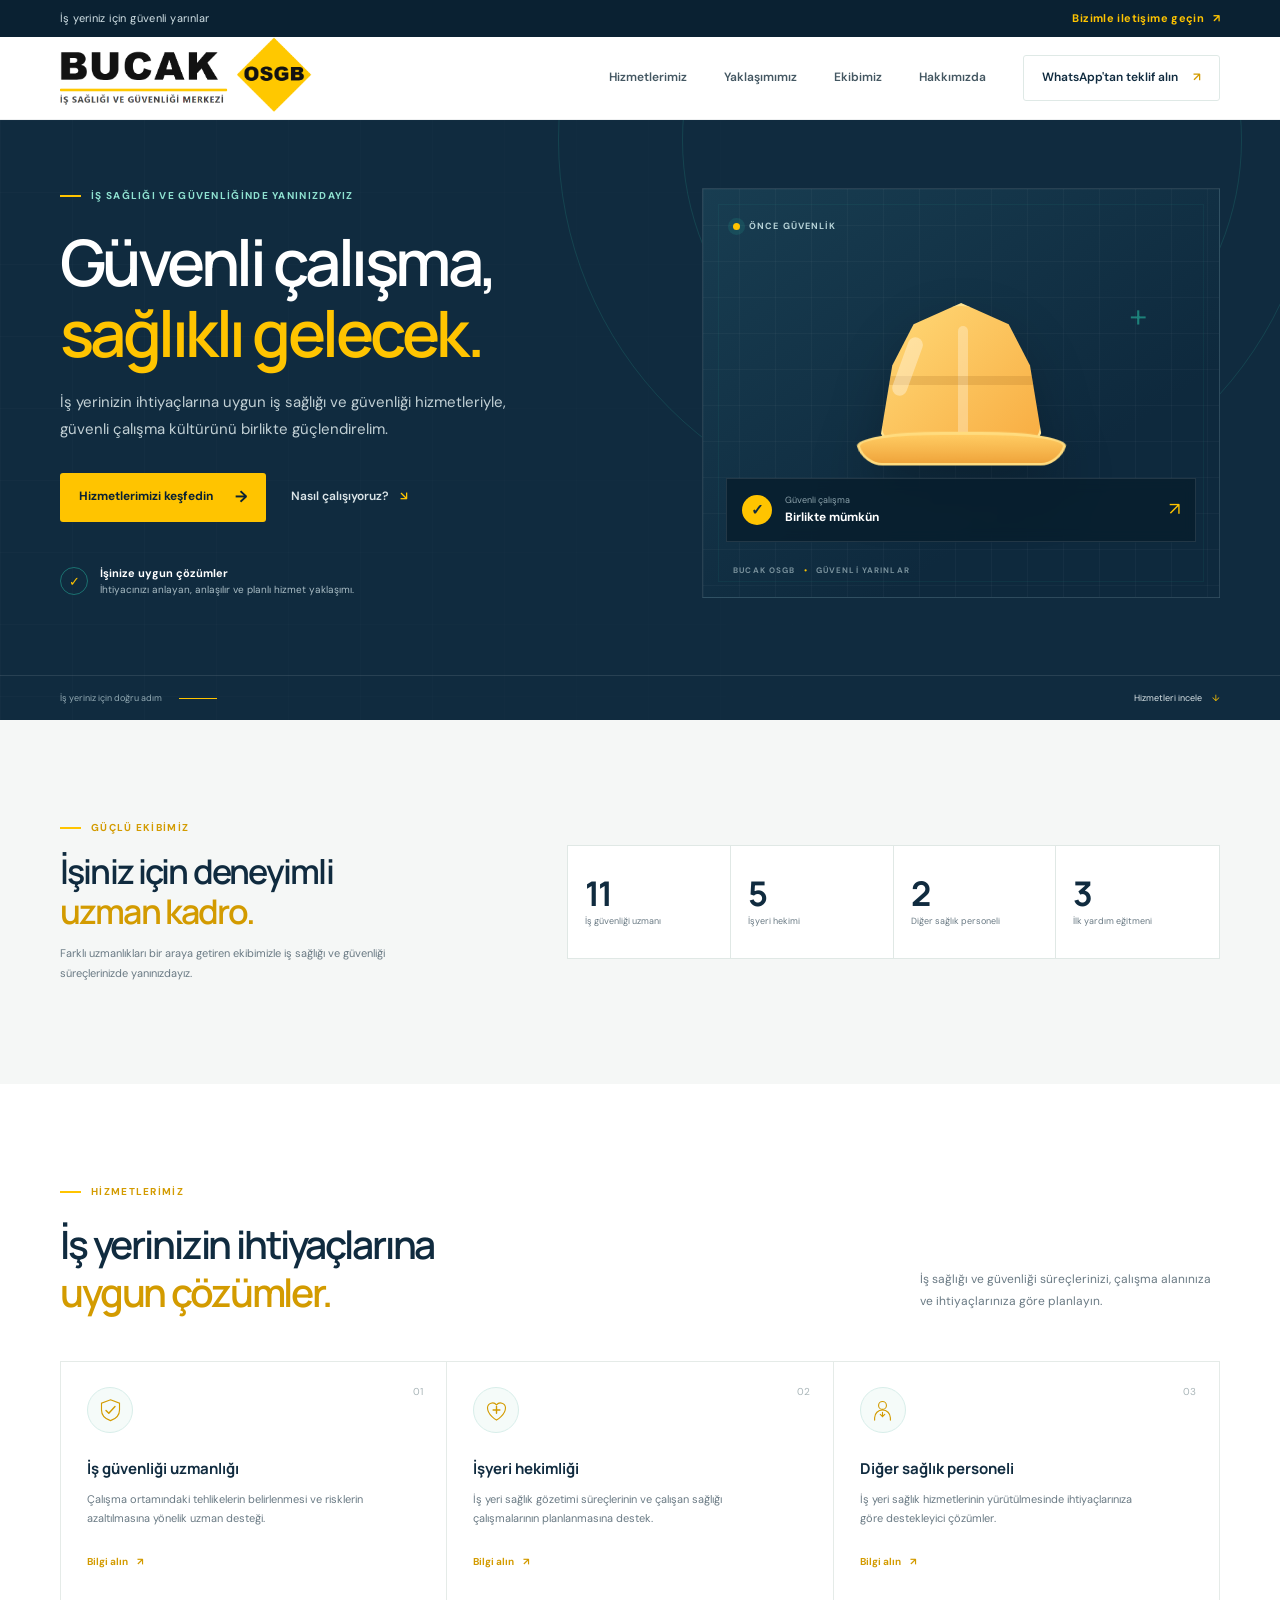
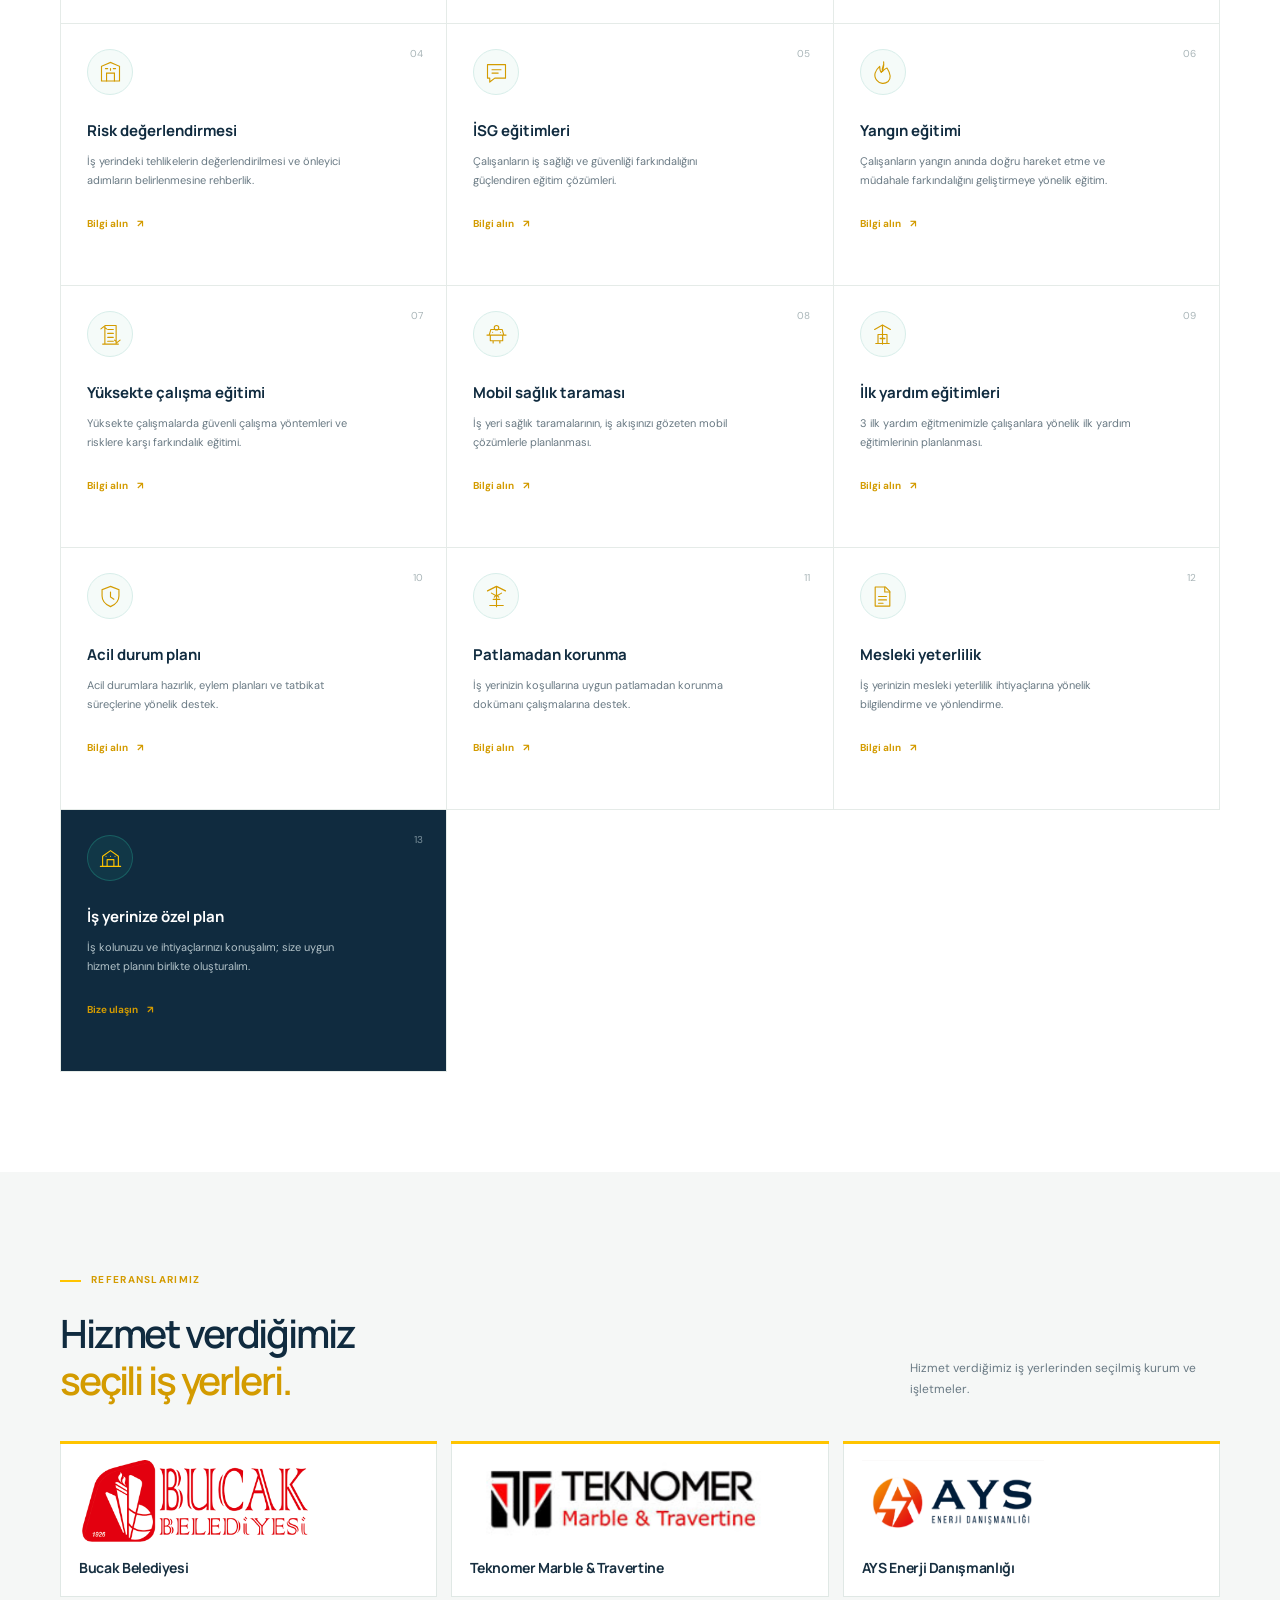
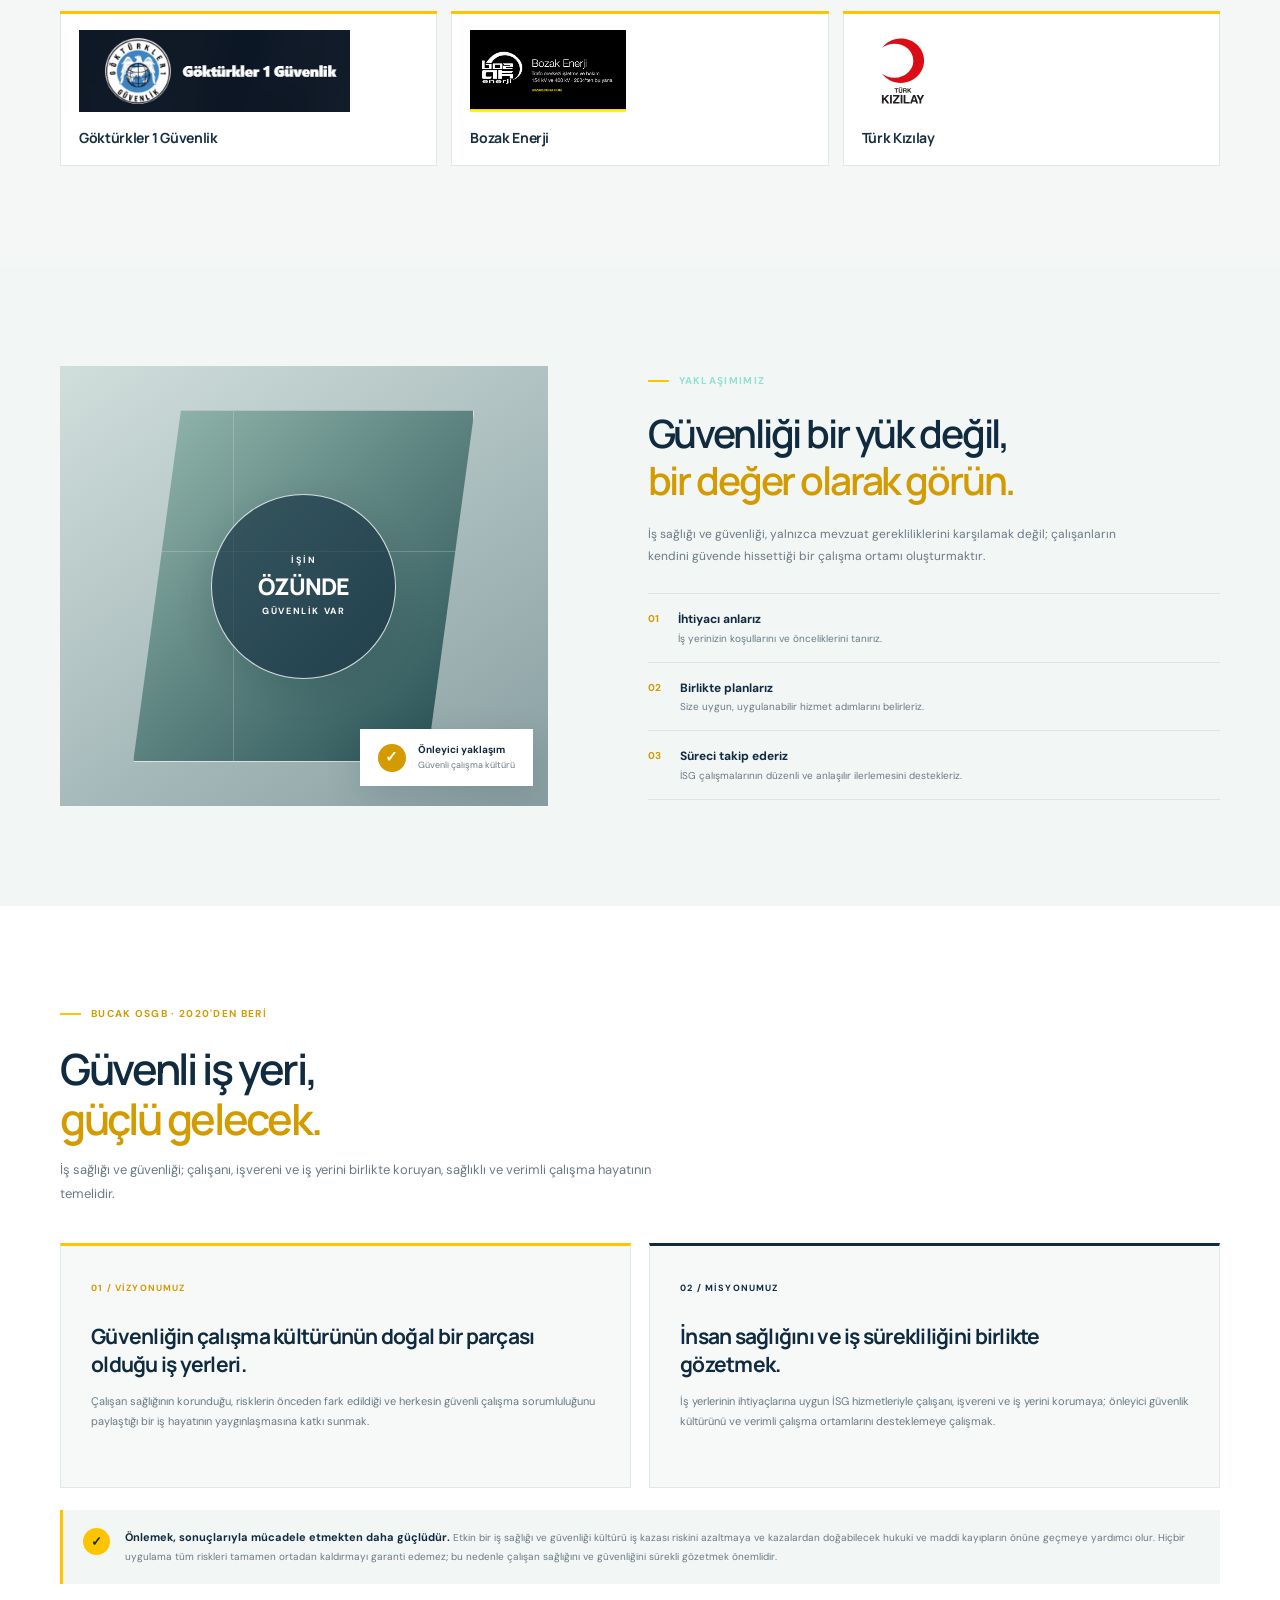
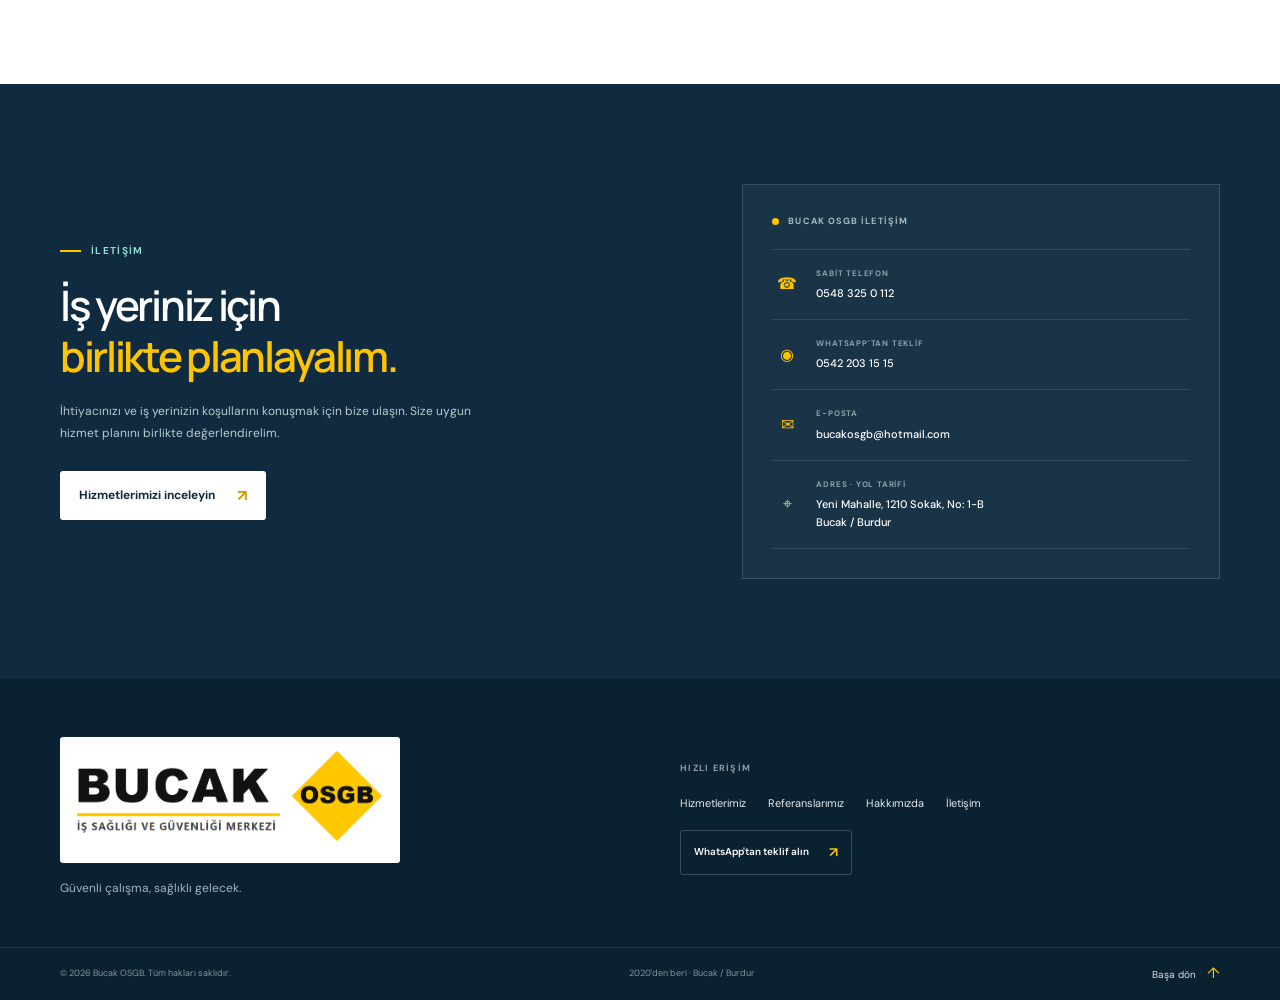
==== index.html @ 7976e875 "Add Bucak OSGB website" ====
<!doctype html>
<html lang="tr">
  <head>
    <meta charset="utf-8">
    <meta name="viewport" content="width=device-width, initial-scale=1">
    <meta name="theme-color" content="#102b3f">
    <meta name="description" content="Bucak OSGB ile iş sağlığı ve güvenliği hizmetleri, işyeri hekimliği, risk değerlendirmesi ve eğitim çözümleri.">
    <title>Bucak OSGB | İş Sağlığı ve Güvenliği</title>
    <link rel="preconnect" href="https://fonts.googleapis.com">
    <link rel="preconnect" href="https://fonts.gstatic.com" crossorigin>
    <link href="https://fonts.googleapis.com/css2?family=DM+Sans:wght@400;500;600;700&family=Manrope:wght@400;500;600;700;800&display=swap" rel="stylesheet">
    <link rel="stylesheet" href="styles.css">
    <script src="script.js" defer></script>
  </head>
  <body>
    <a class="skip-link" href="#icerik">İçeriğe geç</a>
    <div class="topbar">
      <div class="container topbar-inner">
        <span>İş yeriniz için güvenli yarınlar</span>
        <a href="#iletisim">Bizimle iletişime geçin <span aria-hidden="true">↗</span></a>
      </div>
    </div>

    <header class="site-header">
      <div class="container header-inner">
        <a class="brand" href="#anasayfa" aria-label="Bucak OSGB ana sayfa">
          <img class="brand-logo" src="bucak-osgb-logo.png" alt="Bucak OSGB - İş Sağlığı ve Güvenliği Merkezi">
        </a>

        <button class="menu-toggle" type="button" aria-expanded="false" aria-controls="main-nav" aria-label="Menüyü aç">
          <span></span><span></span><span></span>
        </button>
        <nav class="main-nav" id="main-nav" aria-label="Ana menü">
          <a href="#hizmetler">Hizmetlerimiz</a>
          <a href="#yaklasim">Yaklaşımımız</a>
          <a href="#ekibimiz">Ekibimiz</a>
          <a href="#hakkimizda">Hakkımızda</a>
          <a class="nav-cta" href="https://wa.me/905422031515?text=Merhaba%2C%20OSGB%20hizmetleriniz%20i%C3%A7in%20teklif%20almak%20istiyorum." target="_blank" rel="noopener noreferrer">WhatsApp'tan teklif alın <span aria-hidden="true">↗</span></a>
        </nav>
      </div>
    </header>

    <main id="icerik">
      <section class="hero" id="anasayfa">
        <div class="hero-orb hero-orb-one"></div>
        <div class="hero-orb hero-orb-two"></div>
        <div class="container hero-grid">
          <div class="hero-copy">
            <p class="eyebrow"><span></span> İŞ SAĞLIĞI VE GÜVENLİĞİNDE YANINIZDAYIZ</p>
            <h1>Güvenli çalışma,<br><em>sağlıklı gelecek.</em></h1>
            <p class="hero-description">İş yerinizin ihtiyaçlarına uygun iş sağlığı ve güvenliği hizmetleriyle, güvenli çalışma kültürünü birlikte güçlendirelim.</p>
            <div class="hero-actions">
              <a class="button button-primary" href="#hizmetler">Hizmetlerimizi keşfedin <span aria-hidden="true">→</span></a>
              <a class="text-link" href="#yaklasim">Nasıl çalışıyoruz? <span aria-hidden="true">↘</span></a>
            </div>
            <div class="hero-note">
              <span class="note-icon" aria-hidden="true">✓</span>
              <p><strong>İşinize uygun çözümler</strong><br>İhtiyacınızı anlayan, anlaşılır ve planlı hizmet yaklaşımı.</p>
            </div>
          </div>

          <div class="hero-visual" aria-label="İş güvenliği ekipmanları illüstrasyonu" role="img">
            <div class="visual-grid"></div>
            <div class="visual-label label-top"><span class="pulse"></span> ÖNCE GÜVENLİK</div>
            <div class="helmet-art">
              <div class="helmet-top"></div>
              <div class="helmet-brim"></div>
              <div class="helmet-shine"></div>
            </div>
            <div class="visual-cross">+</div>
            <div class="visual-card">
              <div class="visual-card-icon">✓</div>
              <div><small>Güvenli çalışma</small><strong>Birlikte mümkün</strong></div>
              <span class="card-arrow">↗</span>
            </div>
            <div class="visual-caption">BUCAK OSGB <span>•</span> GÜVENLİ YARINLAR</div>
          </div>
        </div>
        <div class="hero-bottom">
          <div class="container hero-bottom-inner">
            <span>İş yeriniz için doğru adım</span>
            <span class="scroll-line"></span>
            <a href="#hizmetler">Hizmetleri incele <span aria-hidden="true">↓</span></a>
          </div>
        </div>
      </section>

      <section class="team section-pad" id="ekibimiz">
        <div class="container">
          <div class="team-heading">
            <p class="eyebrow eyebrow-dark"><span></span> GÜÇLÜ EKİBİMİZ</p>
            <h2>İşiniz için deneyimli<br><em>uzman kadro.</em></h2>
            <p>Farklı uzmanlıkları bir araya getiren ekibimizle iş sağlığı ve güvenliği süreçlerinizde yanınızdayız.</p>
          </div>
          <div class="team-stats">
            <div class="team-stat"><strong>11</strong><span>İş güvenliği uzmanı</span></div>
            <div class="team-stat"><strong>5</strong><span>İşyeri hekimi</span></div>
            <div class="team-stat"><strong>2</strong><span>Diğer sağlık personeli</span></div>
            <div class="team-stat"><strong>3</strong><span>İlk yardım eğitmeni</span></div>
          </div>
        </div>
      </section>

      <section class="services section-pad" id="hizmetler">
        <div class="container">
          <div class="section-heading">
            <div>
              <p class="eyebrow eyebrow-dark"><span></span> HİZMETLERİMİZ</p>
              <h2>İş yerinizin ihtiyaçlarına<br><em>uygun çözümler.</em></h2>
            </div>
            <p>İş sağlığı ve güvenliği süreçlerinizi, çalışma alanınıza ve ihtiyaçlarınıza göre planlayın.</p>
          </div>
          <div class="service-grid">
            <article class="service-card">
              <span class="service-number">01</span>
              <span class="service-icon" aria-hidden="true">
                <svg viewBox="0 0 48 48" fill="none"><path d="M24 5 40 11v12c0 9.5-6.4 15.7-16 19-9.6-3.3-16-9.5-16-19V11l16-6Z" stroke="currentColor" stroke-width="2"/><path d="m16 24 5 5 11-12" stroke="currentColor" stroke-width="2.5" stroke-linecap="round" stroke-linejoin="round"/></svg>
              </span>
              <h3>İş güvenliği uzmanlığı</h3>
              <p>Çalışma ortamındaki tehlikelerin belirlenmesi ve risklerin azaltılmasına yönelik uzman desteği.</p>
              <a href="#iletisim" aria-label="İş güvenliği uzmanlığı hakkında bilgi alın">Bilgi alın <span aria-hidden="true">↗</span></a>
            </article>
            <article class="service-card">
              <span class="service-number">02</span>
              <span class="service-icon" aria-hidden="true">
                <svg viewBox="0 0 48 48" fill="none"><path d="M24 41s-16-9-16-22a9 9 0 0 1 16-5 9 9 0 0 1 16 5c0 13-16 22-16 22Z" stroke="currentColor" stroke-width="2"/><path d="M24 17v12M18 23h12" stroke="currentColor" stroke-width="2.5" stroke-linecap="round"/></svg>
              </span>
              <h3>İşyeri hekimliği</h3>
              <p>İş yeri sağlık gözetimi süreçlerinin ve çalışan sağlığı çalışmalarının planlanmasına destek.</p>
              <a href="#iletisim" aria-label="İşyeri hekimliği hakkında bilgi alın">Bilgi alın <span aria-hidden="true">↗</span></a>
            </article>
            <article class="service-card">
              <span class="service-number">03</span>
              <span class="service-icon" aria-hidden="true">
                <svg viewBox="0 0 48 48" fill="none"><circle cx="24" cy="15" r="7" stroke="currentColor" stroke-width="2"/><path d="M10 41v-4a14 14 0 0 1 28 0v4M24 27v8M20 31l4 4 4-4" stroke="currentColor" stroke-width="2" stroke-linecap="round" stroke-linejoin="round"/></svg>
              </span>
              <h3>Diğer sağlık personeli</h3>
              <p>İş yeri sağlık hizmetlerinin yürütülmesinde ihtiyaçlarınıza göre destekleyici çözümler.</p>
              <a href="#iletisim" aria-label="Diğer sağlık personeli hizmeti hakkında bilgi alın">Bilgi alın <span aria-hidden="true">↗</span></a>
            </article>
            <article class="service-card">
              <span class="service-number">04</span>
              <span class="service-icon" aria-hidden="true">
                <svg viewBox="0 0 48 48" fill="none"><path d="M8 39V13l16-7 16 7v26H8Z" stroke="currentColor" stroke-width="2"/><path d="M17 39V25h14v14M15 17h4M29 17h4M24 17v3" stroke="currentColor" stroke-width="2" stroke-linecap="round"/></svg>
              </span>
              <h3>Risk değerlendirmesi</h3>
              <p>İş yerindeki tehlikelerin değerlendirilmesi ve önleyici adımların belirlenmesine rehberlik.</p>
              <a href="#iletisim" aria-label="Risk değerlendirmesi hakkında bilgi alın">Bilgi alın <span aria-hidden="true">↗</span></a>
            </article>
            <article class="service-card">
              <span class="service-number">05</span>
              <span class="service-icon" aria-hidden="true">
                <svg viewBox="0 0 48 48" fill="none"><path d="M8 10h32v24H21l-9 7v-7H8V10Z" stroke="currentColor" stroke-width="2" stroke-linejoin="round"/><path d="M16 19h16M16 25h11" stroke="currentColor" stroke-width="2" stroke-linecap="round"/></svg>
              </span>
              <h3>İSG eğitimleri</h3>
              <p>Çalışanların iş sağlığı ve güvenliği farkındalığını güçlendiren eğitim çözümleri.</p>
              <a href="#iletisim" aria-label="İSG eğitimleri hakkında bilgi alın">Bilgi alın <span aria-hidden="true">↗</span></a>
            </article>
            <article class="service-card">
              <span class="service-number">06</span>
              <span class="service-icon" aria-hidden="true">
                <svg viewBox="0 0 48 48" fill="none"><path d="M26 5c2 8-5 10-2 17 2-3 5-5 8-6 7 11 8 18 2 24a14 14 0 0 1-20-2c-7-8-3-18 5-25 0 6 1 9 3 11 3-5 5-10 4-19Z" stroke="currentColor" stroke-width="2" stroke-linecap="round" stroke-linejoin="round"/></svg>
              </span>
              <h3>Yangın eğitimi</h3>
              <p>Çalışanların yangın anında doğru hareket etme ve müdahale farkındalığını geliştirmeye yönelik eğitim.</p>
              <a href="#iletisim" aria-label="Yangın eğitimi hakkında bilgi alın">Bilgi alın <span aria-hidden="true">↗</span></a>
            </article>
            <article class="service-card">
              <span class="service-number">07</span>
              <span class="service-icon" aria-hidden="true">
                <svg viewBox="0 0 48 48" fill="none"><path d="M10 41h28M14 41V8h20v33M19 15h10M19 22h10M19 29h10M19 36h10M7 14l5-4 5 4M31 34l5 4 5-4" stroke="currentColor" stroke-width="2" stroke-linecap="round" stroke-linejoin="round"/></svg>
              </span>
              <h3>Yüksekte çalışma eğitimi</h3>
              <p>Yüksekte çalışmalarda güvenli çalışma yöntemleri ve risklere karşı farkındalık eğitimi.</p>
              <a href="#iletisim" aria-label="Yüksekte çalışma eğitimi hakkında bilgi alın">Bilgi alın <span aria-hidden="true">↗</span></a>
            </article>
            <article class="service-card">
              <span class="service-number">08</span>
              <span class="service-icon" aria-hidden="true">
                <svg viewBox="0 0 48 48" fill="none"><path d="M7 25h34M11 25l3-10h20l3 10M13 25v10h22V25M18 35v4m12-4v4M17 20h.1M31 20h.1" stroke="currentColor" stroke-width="2" stroke-linecap="round" stroke-linejoin="round"/><circle cx="24" cy="12" r="4" stroke="currentColor" stroke-width="2"/></svg>
              </span>
              <h3>Mobil sağlık taraması</h3>
              <p>İş yeri sağlık taramalarının, iş akışınızı gözeten mobil çözümlerle planlanması.</p>
              <a href="#iletisim" aria-label="Mobil sağlık taraması hakkında bilgi alın">Bilgi alın <span aria-hidden="true">↗</span></a>
            </article>
            <article class="service-card">
              <span class="service-number">09</span>
              <span class="service-icon" aria-hidden="true">
                <svg viewBox="0 0 48 48" fill="none"><path d="M24 7v34M10 15l14-8 14 8M12 40h24M16 40V24h16v16" stroke="currentColor" stroke-width="2" stroke-linecap="round" stroke-linejoin="round"/><path d="M20 31h8" stroke="currentColor" stroke-width="2.5" stroke-linecap="round"/></svg>
              </span>
              <h3>İlk yardım eğitimleri</h3>
              <p>3 ilk yardım eğitmenimizle çalışanlara yönelik ilk yardım eğitimlerinin planlanması.</p>
              <a href="#iletisim" aria-label="İlk yardım eğitimleri hakkında bilgi alın">Bilgi alın <span aria-hidden="true">↗</span></a>
            </article>
            <article class="service-card">
              <span class="service-number">10</span>
              <span class="service-icon" aria-hidden="true">
                <svg viewBox="0 0 48 48" fill="none"><path d="M24 6 39 12v11c0 9-5.8 15-15 19C14.8 38 9 32 9 23V12l15-6Z" stroke="currentColor" stroke-width="2"/><path d="M24 16v9l6 4" stroke="currentColor" stroke-width="2" stroke-linecap="round"/></svg>
              </span>
              <h3>Acil durum planı</h3>
              <p>Acil durumlara hazırlık, eylem planları ve tatbikat süreçlerine yönelik destek.</p>
              <a href="#iletisim" aria-label="Acil durum planı hakkında bilgi alın">Bilgi alın <span aria-hidden="true">↗</span></a>
            </article>
            <article class="service-card">
              <span class="service-number">11</span>
              <span class="service-icon" aria-hidden="true">
                <svg viewBox="0 0 48 48" fill="none"><path d="M24 6v36M8 14l16-8 16 8M12 40h24M15 18l9 5 9-5M18 29h12" stroke="currentColor" stroke-width="2" stroke-linecap="round" stroke-linejoin="round"/><path d="m20 25 4-4 4 4" stroke="currentColor" stroke-width="2" stroke-linecap="round" stroke-linejoin="round"/></svg>
              </span>
              <h3>Patlamadan korunma</h3>
              <p>İş yerinizin koşullarına uygun patlamadan korunma dokümanı çalışmalarına destek.</p>
              <a href="#iletisim" aria-label="Patlamadan korunma hizmeti hakkında bilgi alın">Bilgi alın <span aria-hidden="true">↗</span></a>
            </article>
            <article class="service-card">
              <span class="service-number">12</span>
              <span class="service-icon" aria-hidden="true">
                <svg viewBox="0 0 48 48" fill="none"><path d="M11 7h18l8 8v26H11V7Z" stroke="currentColor" stroke-width="2" stroke-linejoin="round"/><path d="M28 7v9h9M17 24h14M17 30h14M17 36h8" stroke="currentColor" stroke-width="2" stroke-linecap="round"/></svg>
              </span>
              <h3>Mesleki yeterlilik</h3>
              <p>İş yerinizin mesleki yeterlilik ihtiyaçlarına yönelik bilgilendirme ve yönlendirme.</p>
              <a href="#iletisim" aria-label="Mesleki yeterlilik hakkında bilgi alın">Bilgi alın <span aria-hidden="true">↗</span></a>
            </article>
            <article class="service-card service-card-dark">
              <span class="service-number">13</span>
              <span class="service-icon" aria-hidden="true">
                <svg viewBox="0 0 48 48" fill="none"><path d="M6 38h36M10 38V20l14-10 14 10v18M18 38V26h12v12M16 20h.1M24 20h.1M32 20h.1" stroke="currentColor" stroke-width="2" stroke-linecap="round" stroke-linejoin="round"/></svg>
              </span>
              <h3>İş yerinize özel plan</h3>
              <p>İş kolunuzu ve ihtiyaçlarınızı konuşalım; size uygun hizmet planını birlikte oluşturalım.</p>
              <a href="#iletisim">Bize ulaşın <span aria-hidden="true">↗</span></a>
            </article>
          </div>
        </div>
      </section>

      <section class="references section-pad" id="referanslar" aria-labelledby="references-title">
        <div class="container">
          <div class="references-heading">
            <div>
              <p class="eyebrow eyebrow-dark"><span></span> REFERANSLARIMIZ</p>
              <h2 id="references-title">Hizmet verdiğimiz<br><em>seçili iş yerleri.</em></h2>
            </div>
            <p>Hizmet verdiğimiz iş yerlerinden seçilmiş kurum ve işletmeler.</p>
          </div>
          <ul class="references-list" aria-label="Hizmet verilen seçili iş yerleri">
            <li class="reference-logo-card"><img class="reference-logo" src="reference-bucak-belediyesi.png" alt=""><strong>Bucak Belediyesi</strong></li>
            <li class="reference-logo-card"><img class="reference-logo" src="reference-teknomer.png" alt=""><strong>Teknomer Marble &amp; Travertine</strong></li>
            <li class="reference-logo-card"><img class="reference-logo" src="reference-ays.png" alt=""><strong>AYS Enerji Danışmanlığı</strong></li>
            <li class="reference-logo-card"><img class="reference-logo" src="reference-gokturkler.png" alt=""><strong>Göktürkler 1 Güvenlik</strong></li>
            <li class="reference-logo-card"><img class="reference-logo" src="reference-bozak-enerji.png" alt=""><strong>Bozak Enerji</strong></li>
            <li class="reference-logo-card"><img class="reference-logo" src="turk-kizilay-logo.svg" alt=""><strong>Türk Kızılay</strong></li>
          </ul>
        </div>
      </section>

      <section class="approach section-pad" id="yaklasim">
        <div class="container approach-grid">
          <div class="approach-visual">
            <div class="approach-block"></div>
            <div class="approach-stamp"><span>İŞİN</span><strong>ÖZÜNDE</strong><span>GÜVENLİK VAR</span></div>
            <div class="approach-mini-card"><span>✓</span><div><strong>Önleyici yaklaşım</strong><small>Güvenli çalışma kültürü</small></div></div>
          </div>
          <div class="approach-copy">
            <p class="eyebrow"><span></span> YAKLAŞIMIMIZ</p>
            <h2>Güvenliği bir yük değil,<br><em>bir değer olarak görün.</em></h2>
            <p class="approach-intro">İş sağlığı ve güvenliği, yalnızca mevzuat gerekliliklerini karşılamak değil; çalışanların kendini güvende hissettiği bir çalışma ortamı oluşturmaktır.</p>
            <div class="approach-points">
              <div><span>01</span><p><strong>İhtiyacı anlarız</strong><br>İş yerinizin koşullarını ve önceliklerini tanırız.</p></div>
              <div><span>02</span><p><strong>Birlikte planlarız</strong><br>Size uygun, uygulanabilir hizmet adımlarını belirleriz.</p></div>
              <div><span>03</span><p><strong>Süreci takip ederiz</strong><br>İSG çalışmalarının düzenli ve anlaşılır ilerlemesini destekleriz.</p></div>
            </div>
          </div>
        </div>
      </section>

      <section class="about section-pad" id="hakkimizda">
        <div class="container">
          <div class="about-heading">
            <p class="eyebrow eyebrow-dark"><span></span> BUCAK OSGB · 2020'DEN BERİ</p>
            <h2>Güvenli iş yeri,<br><em>güçlü gelecek.</em></h2>
            <p>İş sağlığı ve güvenliği; çalışanı, işvereni ve iş yerini birlikte koruyan, sağlıklı ve verimli çalışma hayatının temelidir.</p>
          </div>
          <div class="vision-mission-grid">
            <article class="vision-card">
              <span class="vision-card-number">01 / VİZYONUMUZ</span>
              <h3>Güvenliğin çalışma kültürünün doğal bir parçası olduğu iş yerleri.</h3>
              <p>Çalışan sağlığının korunduğu, risklerin önceden fark edildiği ve herkesin güvenli çalışma sorumluluğunu paylaştığı bir iş hayatının yaygınlaşmasına katkı sunmak.</p>
            </article>
            <article class="vision-card mission-card">
              <span class="vision-card-number">02 / MİSYONUMUZ</span>
              <h3>İnsan sağlığını ve iş sürekliliğini birlikte gözetmek.</h3>
              <p>İş yerlerinin ihtiyaçlarına uygun İSG hizmetleriyle çalışanı, işvereni ve iş yerini korumaya; önleyici güvenlik kültürünü ve verimli çalışma ortamlarını desteklemeye çalışmak.</p>
            </article>
          </div>
          <div class="about-outcome">
            <span class="outcome-icon" aria-hidden="true">✓</span>
            <p><strong>Önlemek, sonuçlarıyla mücadele etmekten daha güçlüdür.</strong> Etkin bir iş sağlığı ve güvenliği kültürü iş kazası riskini azaltmaya ve kazalardan doğabilecek hukuki ve maddi kayıpların önüne geçmeye yardımcı olur. Hiçbir uygulama tüm riskleri tamamen ortadan kaldırmayı garanti edemez; bu nedenle çalışan sağlığını ve güvenliğini sürekli gözetmek önemlidir.</p>
          </div>
        </div>
      </section>

      <section class="contact section-pad" id="iletisim">
        <div class="container contact-inner">
          <div class="contact-copy">
            <p class="eyebrow"><span></span> İLETİŞİM</p>
            <h2>İş yeriniz için<br><em>birlikte planlayalım.</em></h2>
            <p>İhtiyacınızı ve iş yerinizin koşullarını konuşmak için bize ulaşın. Size uygun hizmet planını birlikte değerlendirelim.</p>
            <a class="button button-light" href="#hizmetler">Hizmetlerimizi inceleyin <span aria-hidden="true">↗</span></a>
          </div>
          <div class="contact-card">
            <div class="contact-card-head"><span class="contact-dot"></span><span>BUCAK OSGB İLETİŞİM</span></div>
            <a class="contact-detail" href="tel:+905483250112"><span aria-hidden="true">☎</span><div><small>SABİT TELEFON</small><strong>0548 325 0 112</strong></div></a>
            <a class="contact-detail" href="https://wa.me/905422031515?text=Merhaba%2C%20OSGB%20hizmetleriniz%20i%C3%A7in%20teklif%20almak%20istiyorum." target="_blank" rel="noopener noreferrer"><span aria-hidden="true">◉</span><div><small>WHATSAPP'TAN TEKLİF</small><strong>0542 203 15 15</strong></div></a>
            <a class="contact-detail" href="mailto:bucakosgb@hotmail.com"><span aria-hidden="true">✉</span><div><small>E-POSTA</small><strong>bucakosgb@hotmail.com</strong></div></a>
            <a class="contact-detail" href="https://maps.google.com/?q=Yeni+Mahalle+1210+Sokak+No%3A1-B+Bucak+Burdur" target="_blank" rel="noopener noreferrer"><span aria-hidden="true">⌖</span><div><small>ADRES · YOL TARİFİ</small><strong>Yeni Mahalle, 1210 Sokak, No: 1-B<br>Bucak / Burdur</strong></div></a>
          </div>
        </div>
      </section>
    </main>

    <footer class="site-footer">
      <div class="container footer-main">
        <div class="footer-brand-block">
          <a class="footer-logo-panel" href="#anasayfa" aria-label="Bucak OSGB ana sayfa">
            <img class="footer-logo" src="bucak-osgb-logo.png" alt="">
          </a>
          <p>Güvenli çalışma, sağlıklı gelecek.</p>
        </div>
        <div class="footer-links-block">
          <span class="footer-heading">HIZLI ERİŞİM</span>
          <nav class="footer-nav" aria-label="Alt menü">
            <a href="#hizmetler">Hizmetlerimiz</a>
            <a href="#referanslar">Referanslarımız</a>
            <a href="#hakkimizda">Hakkımızda</a>
            <a href="#iletisim">İletişim</a>
          </nav>
          <a class="footer-whatsapp" href="https://wa.me/905422031515?text=Merhaba%2C%20OSGB%20hizmetleriniz%20i%C3%A7in%20teklif%20almak%20istiyorum." target="_blank" rel="noopener noreferrer">WhatsApp'tan teklif alın <span aria-hidden="true">↗</span></a>
        </div>
      </div>
      <div class="footer-legal">
        <div class="container footer-bottom">
          <span>© <span id="current-year"></span> Bucak OSGB. Tüm hakları saklıdır.</span>
          <span>2020'den beri · Bucak / Burdur</span>
          <a class="back-top" href="#anasayfa">Başa dön <span aria-hidden="true">↑</span></a>
        </div>
      </div>
    </footer>
  </body>
</html>
---- styles.css ----
:root {
  color-scheme: light;
  --navy: #102b3f;
  --navy-deep: #0a2132;
  --ink: #172f40;
  --muted: #6a7a84;
  --teal: #ffc400;
  --teal-dark: #d39b00;
  --paper: #f5f7f6;
  --white: #fff;
  --line: #e5ebe8;
  --font-body: "DM Sans", sans-serif;
  --font-display: "Manrope", sans-serif;
}

* { box-sizing: border-box; }
html { scroll-behavior: smooth; scroll-padding-top: 88px; }
body { margin: 0; color: var(--ink); background: var(--white); font-family: var(--font-body); font-size: 15px; line-height: 1.65; -webkit-font-smoothing: antialiased; }
a { color: inherit; text-decoration: none; }
button { font: inherit; }
.container { width: min(1160px, calc(100% - 48px)); margin-inline: auto; }
.skip-link { position: absolute; z-index: 20; top: -50px; left: 16px; padding: 10px 14px; color: var(--navy); background: white; }
.skip-link:focus { top: 12px; }

.topbar { color: #d3e2e7; background: var(--navy-deep); font-size: 11px; letter-spacing: .035em; }
.topbar-inner { height: 37px; display: flex; align-items: center; justify-content: space-between; }
.topbar a { color: var(--teal); font-weight: 700; }
.topbar a span { padding-left: 5px; }
.site-header { position: sticky; z-index: 10; top: 0; background: rgba(255,255,255,.96); border-bottom: 1px solid rgba(16,43,63,.07); backdrop-filter: blur(12px); }
.header-inner { height: 82px; display: flex; align-items: center; justify-content: space-between; }
.brand { display: inline-flex; align-items: center; gap: 10px; }
.brand-logo { display: block; width: 252px; height: auto; }
.brand-mark { width: 42px; height: 42px; display: grid; place-items: center; color: var(--teal-dark); }
.brand-mark svg { width: 100%; }
.brand-copy { display: grid; line-height: 1.15; }
.brand-copy strong { color: var(--navy); font: 800 17px/1 var(--font-display); letter-spacing: -.07em; }
.brand-copy strong span { color: var(--teal-dark); }
.brand-copy small { margin-top: 5px; color: #829098; font-size: 8px; font-weight: 700; letter-spacing: .105em; }
.main-nav { display: flex; align-items: center; gap: 37px; color: #445762; font-size: 12px; font-weight: 600; }
.main-nav a:not(.nav-cta):hover, .text-link:hover { color: var(--teal-dark); }
.nav-cta { padding: 12px 18px; border: 1px solid #dfe9e6; border-radius: 3px; color: var(--navy); }
.nav-cta span { padding-left: 12px; color: var(--teal-dark); }
.menu-toggle { display: none; }

.hero { position: relative; overflow: hidden; min-height: 600px; color: white; background: var(--navy); }
.hero::before { position: absolute; inset: 0; content: ""; opacity: .14; background-image: linear-gradient(rgba(255,255,255,.12) 1px, transparent 1px), linear-gradient(90deg, rgba(255,255,255,.12) 1px, transparent 1px); background-size: 72px 72px; mask-image: linear-gradient(90deg, black, transparent 78%); }
.hero-orb { position: absolute; border: 1px solid rgba(50,210,177,.15); border-radius: 50%; pointer-events: none; }
.hero-orb-one { width: 560px; height: 560px; top: -260px; right: 3%; }
.hero-orb-two { width: 760px; height: 760px; top: -360px; right: -3%; }
.hero-grid { position: relative; z-index: 1; display: grid; grid-template-columns: 1.05fr .95fr; align-items: center; gap: 70px; padding-top: 68px; padding-bottom: 74px; }
.eyebrow { display: flex; align-items: center; gap: 10px; margin: 0 0 21px; color: #8fe2d1; font-size: 10px; font-weight: 700; letter-spacing: .13em; }
.eyebrow > span { width: 21px; height: 2px; background: var(--teal); }
h1, h2, h3, p { margin-top: 0; }
h1, h2 { font-family: var(--font-display); letter-spacing: -.055em; }
.hero h1 { margin-bottom: 20px; font-size: clamp(42px, 5vw, 64px); font-weight: 600; line-height: 1.12; }
h1 em, h2 em { color: var(--teal); font-style: normal; }
.hero-description { max-width: 470px; margin-bottom: 30px; color: #c2d0d5; font-size: 15px; line-height: 1.8; }
.hero-actions { display: flex; align-items: center; gap: 25px; }
.button { display: inline-flex; align-items: center; justify-content: center; gap: 22px; min-height: 49px; padding: 0 19px; border-radius: 3px; font-size: 12px; font-weight: 700; transition: transform .2s, background .2s; }
.button:hover { transform: translateY(-2px); }
.button-primary { color: var(--navy-deep); background: var(--teal); }
.button-primary:hover { background: #5bdec7; }
.button span { font-size: 16px; }
.text-link { color: #dbe5e8; font-size: 12px; font-weight: 600; }
.text-link span { margin-left: 8px; color: var(--teal); }
.hero-note { display: flex; align-items: center; gap: 12px; margin-top: 42px; }
.note-icon { width: 28px; height: 28px; display: grid; place-items: center; border: 1px solid rgba(40,198,170,.45); border-radius: 50%; color: var(--teal); font-size: 13px; }
.hero-note p { margin: 0; color: #aabdc5; font-size: 10px; line-height: 1.65; }
.hero-note strong { color: white; font-size: 11px; }

.hero-visual { position: relative; display: grid; min-height: 410px; place-items: center; overflow: hidden; border: 1px solid rgba(255,255,255,.11); background: linear-gradient(145deg, #183d51 0%, #0e293d 70%); }
.visual-grid { position: absolute; inset: 0; opacity: .35; background-image: linear-gradient(rgba(255,255,255,.09) 1px, transparent 1px), linear-gradient(90deg, rgba(255,255,255,.09) 1px, transparent 1px); background-size: 36px 36px; }
.visual-grid::after { position: absolute; inset: 15px; border: 1px solid rgba(40,198,170,.2); content: ""; }
.label-top { position: absolute; top: 30px; left: 30px; display: flex; align-items: center; gap: 9px; color: #b6d2d7; font-size: 9px; font-weight: 700; letter-spacing: .12em; }
.pulse { width: 7px; height: 7px; border-radius: 50%; background: var(--teal); box-shadow: 0 0 0 5px rgba(40,198,170,.13); }
.helmet-art { position: relative; z-index: 1; width: 238px; height: 205px; filter: drop-shadow(0 26px 28px rgba(0,0,0,.24)); transform: translateY(-12px); }
.helmet-top { position: absolute; top: 24px; left: 37px; width: 164px; height: 142px; border: 3px solid #ffe391; border-bottom: 0; border-radius: 100px 100px 24px 24px; background: linear-gradient(135deg, #ffd977, #f8ad42); clip-path: polygon(0 100%, 8% 44%, 21% 15%, 50% 0, 79% 15%, 92% 44%, 100% 100%); }
.helmet-top::before { position: absolute; top: 20px; left: 76px; width: 10px; height: 115px; border-radius: 6px; background: rgba(255,255,255,.29); content: ""; }
.helmet-top::after { position: absolute; top: 70px; left: 4px; width: 156px; height: 9px; background: rgba(159,101,25,.2); content: ""; }
.helmet-brim { position: absolute; z-index: 2; bottom: 17px; left: 16px; width: 207px; height: 35px; border: 3px solid #ffdc7f; border-radius: 50% 50% 25px 25px; background: linear-gradient(180deg, #ffcb62, #efa43b); transform: perspective(90px) rotateX(-15deg); }
.helmet-shine { position: absolute; z-index: 3; top: 57px; left: 58px; width: 15px; height: 61px; border-radius: 10px; background: rgba(255,255,255,.35); transform: rotate(20deg); }
.visual-cross { position: absolute; top: 100px; right: 72px; color: rgba(40,198,170,.55); font-size: 33px; font-weight: 300; }
.visual-card { position: absolute; right: 23px; bottom: 55px; left: 23px; z-index: 2; display: flex; align-items: center; gap: 13px; padding: 14px 15px; border: 1px solid rgba(255,255,255,.11); background: rgba(8,30,45,.85); backdrop-filter: blur(7px); }
.visual-card-icon { width: 30px; height: 30px; display: grid; place-items: center; border-radius: 50%; color: var(--navy); background: var(--teal); font-size: 15px; font-weight: 700; }
.visual-card div:nth-child(2) { display: grid; }
.visual-card small { color: #8da3ac; font-size: 9px; }
.visual-card strong { color: white; font-size: 12px; }
.card-arrow { margin-left: auto; color: var(--teal); font-size: 18px; }
.visual-caption { position: absolute; bottom: 20px; left: 30px; color: #78909b; font-size: 8px; font-weight: 700; letter-spacing: .14em; }
.visual-caption span { padding: 0 5px; color: var(--teal); }
.hero-bottom { position: absolute; right: 0; bottom: 0; left: 0; border-top: 1px solid rgba(255,255,255,.1); }
.hero-bottom-inner { display: flex; align-items: center; gap: 17px; height: 44px; color: #93aab3; font-size: 9px; }
.scroll-line { width: 38px; height: 1px; background: var(--teal); }
.hero-bottom a { margin-left: auto; color: #dbe5e8; }
.hero-bottom a span { padding-left: 8px; color: var(--teal); }

.section-pad { padding: 100px 0; }
.team { background: #f5f7f6; }
.team .container { display: grid; grid-template-columns: .8fr 1.2fr; align-items: center; gap: 72px; }
.team-heading .eyebrow { margin-bottom: 14px; }
.team-heading h2 { margin: 0 0 12px; color: var(--navy); font-size: 34px; font-weight: 600; line-height: 1.2; }
.team-heading h2 em { color: var(--teal-dark); font-style: normal; }
.team-heading > p:last-child { max-width: 360px; margin: 0; color: var(--muted); font-size: 11px; line-height: 1.8; }
.team-stats { display: grid; grid-template-columns: repeat(4, 1fr); border: 1px solid #e0e8e5; background: white; }
.team-stat { min-height: 112px; display: flex; flex-direction: column; justify-content: center; gap: 5px; padding: 17px; border-right: 1px solid #e0e8e5; }
.team-stat:last-child { border-right: 0; }
.team-stat strong { color: var(--navy); font: 700 34px/1 var(--font-display); letter-spacing: -.06em; }
.team-stat span { color: var(--muted); font-size: 9px; line-height: 1.4; }
.services { background: #fff; }
.section-heading { display: flex; align-items: flex-end; justify-content: space-between; gap: 40px; margin-bottom: 45px; }
.eyebrow-dark { color: var(--teal-dark); }
.section-heading h2, .about h2 { margin: 0; color: var(--navy); font-size: 39px; font-weight: 600; line-height: 1.22; }
.section-heading h2 em, .about h2 em { color: var(--teal-dark); }
.section-heading > p { max-width: 300px; margin: 0 0 4px; color: var(--muted); font-size: 12px; line-height: 1.8; }
.service-grid { display: grid; grid-template-columns: repeat(3, 1fr); border-top: 1px solid var(--line); border-left: 1px solid var(--line); }
.service-card { position: relative; min-height: 262px; padding: 25px 26px 22px; border-right: 1px solid var(--line); border-bottom: 1px solid var(--line); transition: background .2s, transform .2s; }
.service-card:hover { z-index: 1; background: #f7fbfa; transform: translateY(-3px); }
.service-number { position: absolute; top: 22px; right: 23px; color: #a9b5b8; font-size: 10px; }
.service-icon { width: 46px; height: 46px; display: grid; place-items: center; margin-bottom: 24px; border: 1px solid #d8eeea; border-radius: 50%; color: var(--teal-dark); background: #f5fbf9; }
.service-icon svg { width: 27px; height: 27px; }
.service-card h3 { margin-bottom: 8px; color: var(--navy); font-family: var(--font-display); font-size: 15px; font-weight: 700; }
.service-card p { max-width: 280px; margin-bottom: 19px; color: var(--muted); font-size: 11px; line-height: 1.75; }
.service-card > a { color: var(--teal-dark); font-size: 10px; font-weight: 700; }
.service-card > a span { margin-left: 7px; }
.service-card-dark { color: white; background: var(--navy); }
.service-card-dark:hover { background: #153950; }
.service-card-dark .service-number { color: #7d929d; }
.service-card-dark .service-icon { border-color: rgba(40,198,170,.28); color: var(--teal); background: rgba(40,198,170,.08); }
.service-card-dark h3 { color: white; }
.service-card-dark p { color: #b2c2c8; }

.references { background: #f5f7f6; }
.references-heading { display: flex; align-items: flex-end; justify-content: space-between; gap: 40px; margin-bottom: 36px; }
.references-heading h2 { margin: 0; color: var(--navy); font-size: 39px; font-weight: 600; line-height: 1.22; }
.references-heading h2 em { color: var(--teal-dark); }
.references-heading > p { max-width: 310px; margin: 0 0 4px; color: var(--muted); font-size: 12px; line-height: 1.8; }
.references-list { display: grid; grid-template-columns: repeat(3, minmax(0, 1fr)); margin: 0; padding: 0; gap: 14px; list-style: none; }
.references-list li { position: relative; min-height: 155px; display: flex; flex-direction: column; justify-content: space-between; gap: 16px; padding: 18px; border: 1px solid #e0e8e5; background: white; }
.references-list li::before { position: absolute; top: -1px; right: -1px; left: -1px; height: 3px; background: var(--teal); content: ""; }
.references-list li strong { color: #172f40; font: 700 14px/1.4 var(--font-display); letter-spacing: -.025em; overflow-wrap: anywhere; }
.reference-logo { display: block; width: 100%; height: 82px; object-fit: contain; object-position: left center; }

.approach { background: #f2f6f5; }
.approach-grid { display: grid; grid-template-columns: .92fr 1.08fr; align-items: center; gap: 100px; }
.approach-visual { position: relative; min-height: 440px; display: grid; place-items: center; overflow: hidden; background: #dbe8e4; }
.approach-visual::before { position: absolute; inset: 0; content: ""; background: linear-gradient(145deg, rgba(12,48,62,.05), rgba(12,48,62,.4)); }
.approach-block { position: absolute; width: 70%; height: 80%; border: 1px solid rgba(255,255,255,.65); background: linear-gradient(135deg, #94b9ae, #244c51); clip-path: polygon(14% 0, 100% 0, 86% 100%, 0 100%); }
.approach-block::before, .approach-block::after { position: absolute; content: ""; background: rgba(255,255,255,.2); }
.approach-block::before { top: 0; bottom: 0; left: 29%; width: 1px; }
.approach-block::after { top: 40%; right: 0; left: 0; height: 1px; }
.approach-stamp { position: relative; z-index: 1; width: 185px; height: 185px; display: grid; align-content: center; justify-items: center; border: 1px solid rgba(255,255,255,.8); border-radius: 50%; color: white; background: rgba(16,43,63,.63); box-shadow: 0 12px 35px rgba(8,36,48,.15); }
.approach-stamp span { font-size: 9px; font-weight: 700; letter-spacing: .18em; }
.approach-stamp strong { margin: 2px 0; font: 800 23px var(--font-display); letter-spacing: -.04em; }
.approach-mini-card { position: absolute; z-index: 2; right: 15px; bottom: 20px; display: flex; align-items: center; gap: 12px; padding: 13px 18px; background: white; box-shadow: 0 10px 35px rgba(18,44,55,.15); }
.approach-mini-card > span { width: 28px; height: 28px; display: grid; place-items: center; border-radius: 50%; color: white; background: var(--teal-dark); font-weight: 700; }
.approach-mini-card div { display: grid; }
.approach-mini-card strong { color: var(--navy); font-size: 10px; }
.approach-mini-card small { color: var(--muted); font-size: 9px; }
.approach-copy h2, .contact h2 { margin: 0 0 19px; color: white; font-size: 39px; font-weight: 600; line-height: 1.2; }
.approach-copy h2 { color: var(--navy); }
.approach-copy h2 em { color: var(--teal-dark); }
.approach-intro { max-width: 470px; margin-bottom: 26px; color: var(--muted); font-size: 12px; line-height: 1.85; }
.approach-points { border-top: 1px solid #dce5e2; }
.approach-points > div { display: flex; gap: 19px; padding: 15px 0; border-bottom: 1px solid #dce5e2; }
.approach-points > div > span { padding-top: 2px; color: var(--teal-dark); font-size: 10px; font-weight: 700; }
.approach-points p { margin: 0; color: var(--muted); font-size: 10px; line-height: 1.7; }
.approach-points strong { color: var(--navy); font-size: 12px; }

.about { background: white; }
.about-heading { max-width: 710px; margin-bottom: 38px; }
.about-heading h2 { margin: 0 0 14px; color: var(--navy); font-size: 43px; font-weight: 600; line-height: 1.17; }
.about-heading h2 em { color: var(--teal-dark); font-style: normal; }
.about-heading > p:last-child { max-width: 610px; margin: 0; color: var(--muted); font-size: 13px; line-height: 1.8; }
.vision-mission-grid { display: grid; grid-template-columns: repeat(2, minmax(0, 1fr)); gap: 18px; }
.vision-card { min-height: 245px; padding: 28px 30px; border: 1px solid #e0e8e5; border-top: 3px solid var(--teal); background: #f7f9f8; }
.mission-card { border-top-color: var(--navy); }
.vision-card-number { color: var(--teal-dark); font-size: 9px; font-weight: 700; letter-spacing: .13em; }
.mission-card .vision-card-number { color: var(--navy); }
.vision-card h3 { max-width: 460px; margin: 23px 0 12px; color: var(--navy); font: 700 21px/1.35 var(--font-display); letter-spacing: -.035em; }
.vision-card p { max-width: 520px; margin: 0; color: var(--muted); font-size: 11px; line-height: 1.85; }
.about-outcome { display: flex; align-items: flex-start; gap: 15px; margin-top: 22px; padding: 18px 20px; border-left: 3px solid var(--teal); background: #f2f6f5; }
.outcome-icon { flex: 0 0 27px; width: 27px; height: 27px; display: grid; place-items: center; border-radius: 50%; color: var(--navy); background: var(--teal); font-size: 13px; font-weight: 700; }
.about-outcome p { margin: 0; color: var(--muted); font-size: 10px; line-height: 1.8; }
.about-outcome strong { color: var(--navy); font-size: 11px; }

.contact { color: white; background: var(--navy); }
.contact-inner { display: grid; grid-template-columns: 1fr .82fr; align-items: center; gap: 100px; }
.contact h2 { font-size: 42px; }
.contact-copy > p:not(.eyebrow) { max-width: 430px; margin-bottom: 27px; color: #b9c9cf; font-size: 12px; line-height: 1.85; }
.button-light { color: var(--navy); background: white; }
.button-light:hover { background: #e6fbf5; }
.button-light span { color: var(--teal-dark); }
.contact-card { padding: 29px; border: 1px solid rgba(255,255,255,.14); background: rgba(255,255,255,.045); }
.contact-card-head { display: flex; align-items: center; gap: 9px; padding-bottom: 20px; border-bottom: 1px solid rgba(255,255,255,.12); color: #a8bac2; font-size: 9px; font-weight: 700; letter-spacing: .12em; }
.contact-dot { width: 7px; height: 7px; border-radius: 50%; background: var(--teal); }
.contact-detail { display: flex; align-items: center; gap: 14px; padding: 17px 0; border-bottom: 1px solid rgba(255,255,255,.1); }
.contact-detail > span { width: 30px; color: var(--teal); font-size: 16px; text-align: center; }
.contact-detail div { display: grid; gap: 4px; }
.contact-detail small { color: #8ba2ac; font-size: 8px; font-weight: 700; letter-spacing: .1em; }
.contact-detail strong { color: white; font-size: 11px; font-weight: 500; }
.contact-hint { margin: 16px 0 0; color: #9eb1b9; font-size: 9px; line-height: 1.65; }
.site-footer { color: #a3b4bb; background: var(--navy-deep); }
.footer-main { display: grid; grid-template-columns: 1fr 1fr; gap: 80px; padding-top: 58px; padding-bottom: 48px; }
.footer-brand-block { display: flex; flex-direction: column; align-items: flex-start; gap: 16px; }
.footer-logo-panel { display: block; width: min(100%, 340px); padding: 12px 16px; border: 1px solid rgba(255,255,255,.18); border-radius: 3px; background: white; }
.footer-logo { display: block; width: 100%; height: auto; }
.footer-brand-block > p { margin: 0; color: #a3b4bb; font-size: 12px; }
.footer-links-block { display: grid; justify-items: start; align-content: center; gap: 18px; }
.footer-heading { color: #8ca0a9; font-size: 9px; font-weight: 700; letter-spacing: .14em; }
.footer-nav { display: flex; flex-wrap: wrap; gap: 11px 22px; }
.footer-nav a { color: #e2e9eb; font-size: 11px; }
.footer-nav a:hover { color: var(--teal); }
.footer-whatsapp { display: inline-flex; align-items: center; gap: 20px; padding: 10px 13px; border: 1px solid rgba(255,255,255,.2); border-radius: 3px; color: white; font-size: 10px; font-weight: 600; }
.footer-whatsapp span { color: var(--teal); font-size: 14px; }
.footer-legal { border-top: 1px solid rgba(255,255,255,.1); }
.footer-bottom { min-height: 52px; display: flex; align-items: center; justify-content: space-between; gap: 16px; color: #82949c; font-size: 9px; }
.back-top { color: #dce5e8; font-size: 10px; }
.back-top span { margin-left: 8px; color: var(--teal); font-size: 15px; }

@media (max-width: 900px) {
  .main-nav { gap: 18px; }
  .brand-logo { width: 218px; }
  .hero-grid { gap: 35px; }
  .hero-visual { min-height: 365px; }
  .approach-grid { gap: 55px; }
  .contact-inner { gap: 55px; }
  .team .container { grid-template-columns: 1fr; gap: 28px; }
  .references-list { grid-template-columns: repeat(3, minmax(0, 1fr)); }
}
@media (max-width: 700px) {
  html { scroll-padding-top: 72px; }
  .container { width: min(100% - 36px, 520px); }
  .topbar-inner { height: 34px; font-size: 9px; }
  .header-inner { height: 70px; }
  .brand-logo { width: min(214px, calc(100vw - 120px)); }
  .menu-toggle { display: grid; gap: 5px; width: 40px; height: 40px; align-content: center; justify-items: center; border: 1px solid var(--line); border-radius: 3px; background: white; }
  .menu-toggle span { width: 17px; height: 2px; background: var(--navy); transition: transform .2s, opacity .2s; }
  .menu-toggle[aria-expanded="true"] span:first-child { transform: translateY(7px) rotate(45deg); }
  .menu-toggle[aria-expanded="true"] span:nth-child(2) { opacity: 0; }
  .menu-toggle[aria-expanded="true"] span:last-child { transform: translateY(-7px) rotate(-45deg); }
  .main-nav { position: absolute; top: 69px; right: 0; left: 0; display: none; align-items: stretch; gap: 0; padding: 8px 18px 18px; border-bottom: 1px solid var(--line); background: white; box-shadow: 0 15px 20px rgba(16,43,63,.08); }
  .main-nav.is-open { display: grid; }
  .main-nav a:not(.nav-cta) { padding: 13px 4px; border-bottom: 1px solid #eef2f0; }
  .nav-cta { justify-self: start; margin-top: 13px; }
  .hero { min-height: auto; }
  .hero-grid { grid-template-columns: 1fr; gap: 38px; padding-top: 53px; padding-bottom: 70px; }
  .hero h1 { font-size: clamp(42px, 11vw, 58px); }
  .hero-description { font-size: 13px; }
  .hero-note { margin-top: 29px; }
  .hero-visual { min-height: 340px; }
  .helmet-art { transform: translateY(-5px) scale(.9); }
  .visual-card { right: 17px; bottom: 48px; left: 17px; }
  .visual-cross { right: 35px; }
  .hero-bottom-inner { font-size: 8px; }
  .section-pad { padding: 72px 0; }
  .team .container { gap: 24px; }
  .team-heading h2 { font-size: 30px; }
  .team-stats { grid-template-columns: repeat(2, 1fr); }
  .team-stat { min-height: 96px; padding: 15px; border-bottom: 1px solid #e0e8e5; }
  .team-stat:nth-child(2) { border-right: 0; }
  .team-stat:nth-child(3), .team-stat:nth-child(4) { border-bottom: 0; }
  .section-heading { display: block; margin-bottom: 30px; }
  .section-heading h2, .about h2, .approach-copy h2 { font-size: 32px; }
  .section-heading > p { margin-top: 15px; }
  .references-heading { display: block; margin-bottom: 28px; }
  .references-heading h2 { font-size: 32px; }
  .references-heading > p { margin-top: 15px; }
  .references-list { grid-template-columns: repeat(2, minmax(0, 1fr)); gap: 10px; }
  .references-list li { min-height: 136px; padding: 15px; }
  .reference-logo { height: 72px; }
  .references-list li strong { font-size: 12px; }
  .service-grid { grid-template-columns: repeat(2, 1fr); }
  .service-card { min-height: 255px; padding: 20px 17px; }
  .service-icon { margin-bottom: 19px; }
  .service-card h3 { font-size: 13px; }
  .service-card p { font-size: 10px; }
  .approach-grid, .contact-inner { grid-template-columns: 1fr; gap: 40px; }
  .approach-visual { min-height: 350px; }
  .approach-copy h2 { font-size: 33px; }
  .about-heading { margin-bottom: 27px; }
  .about-heading h2 { font-size: 35px; }
  .about-heading > p:last-child { font-size: 12px; }
  .vision-mission-grid { grid-template-columns: 1fr; gap: 12px; }
  .vision-card { min-height: auto; padding: 22px; }
  .vision-card h3 { margin-top: 17px; font-size: 19px; }
  .about-outcome { gap: 11px; padding: 15px; }
  .contact h2 { font-size: 36px; }
  .contact-card { padding: 21px; }
  .footer-main { grid-template-columns: 1fr; gap: 32px; padding-top: 38px; padding-bottom: 34px; }
  .footer-logo-panel { width: min(100%, 320px); }
  .footer-links-block { gap: 14px; }
  .footer-nav { gap: 12px 18px; }
  .footer-bottom { min-height: 48px; flex-wrap: wrap; gap: 8px 14px; padding-top: 12px; padding-bottom: 12px; font-size: 8px; }
}
@media (max-width: 420px) {
  .topbar-inner > span { max-width: 53%; }
  .hero-actions { align-items: flex-start; flex-direction: column; gap: 18px; }
  .hero-visual { min-height: 305px; }
  .service-grid { grid-template-columns: 1fr; }
  .references-list { grid-template-columns: 1fr; }
  .references-list li { min-height: 100px; }
  .service-card { min-height: 220px; }
  .footer-bottom { flex-direction: column; }
}
@media (prefers-reduced-motion: reduce) {
  *, *::before, *::after { scroll-behavior: auto !important; transition-duration: .01ms !important; animation-duration: .01ms !important; animation-iteration-count: 1 !important; }
}
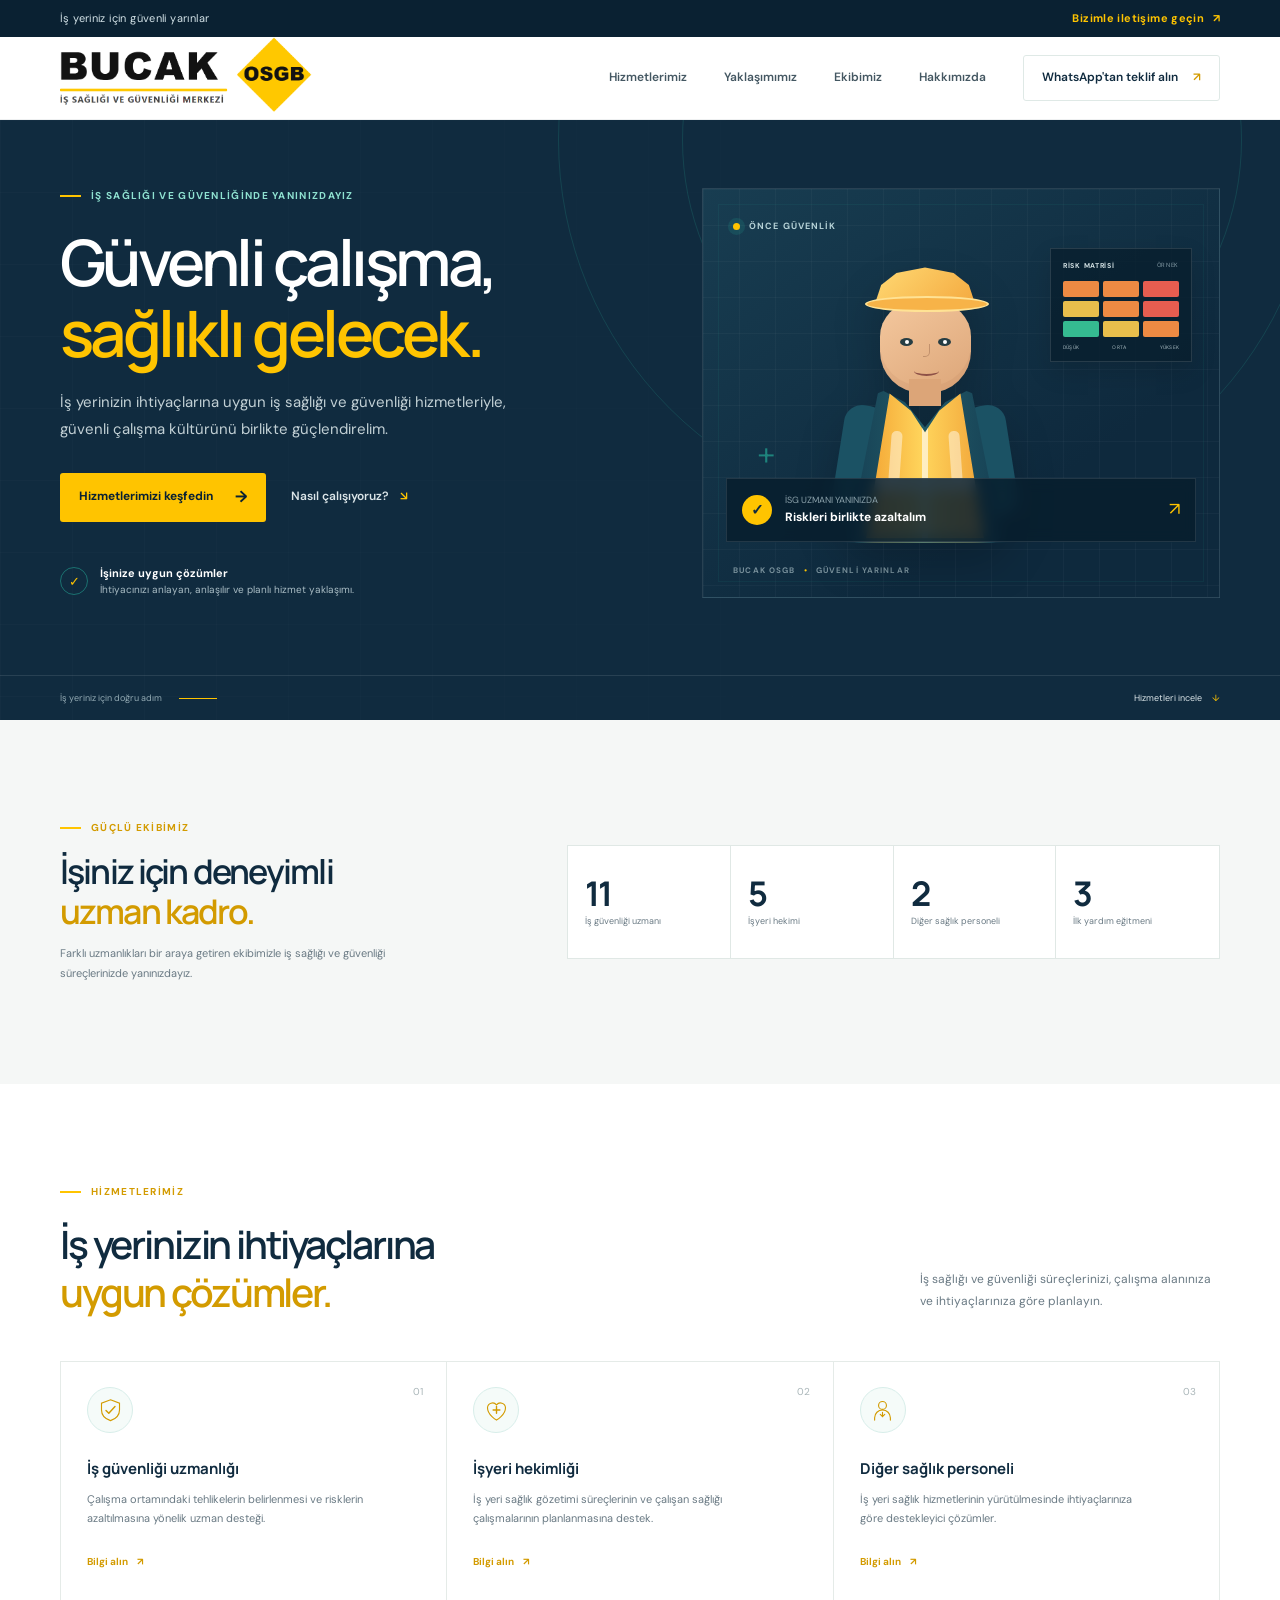
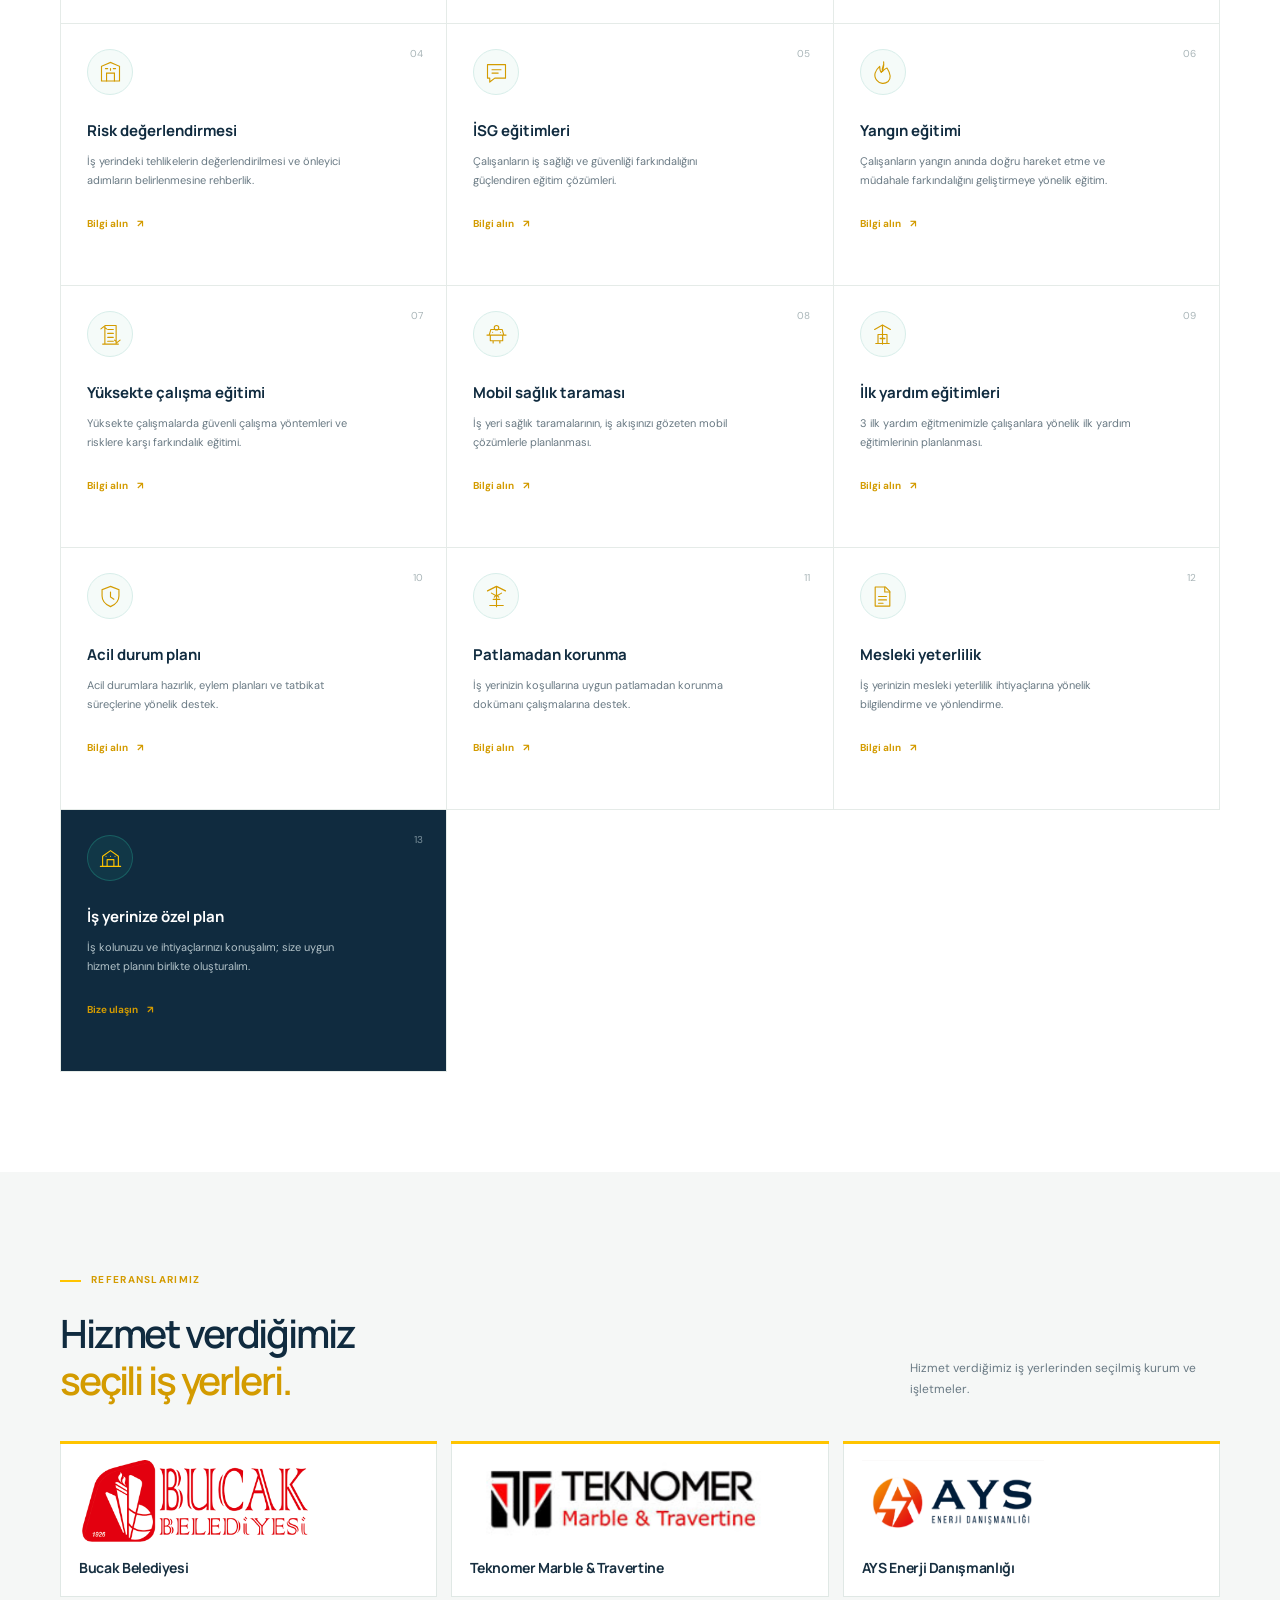
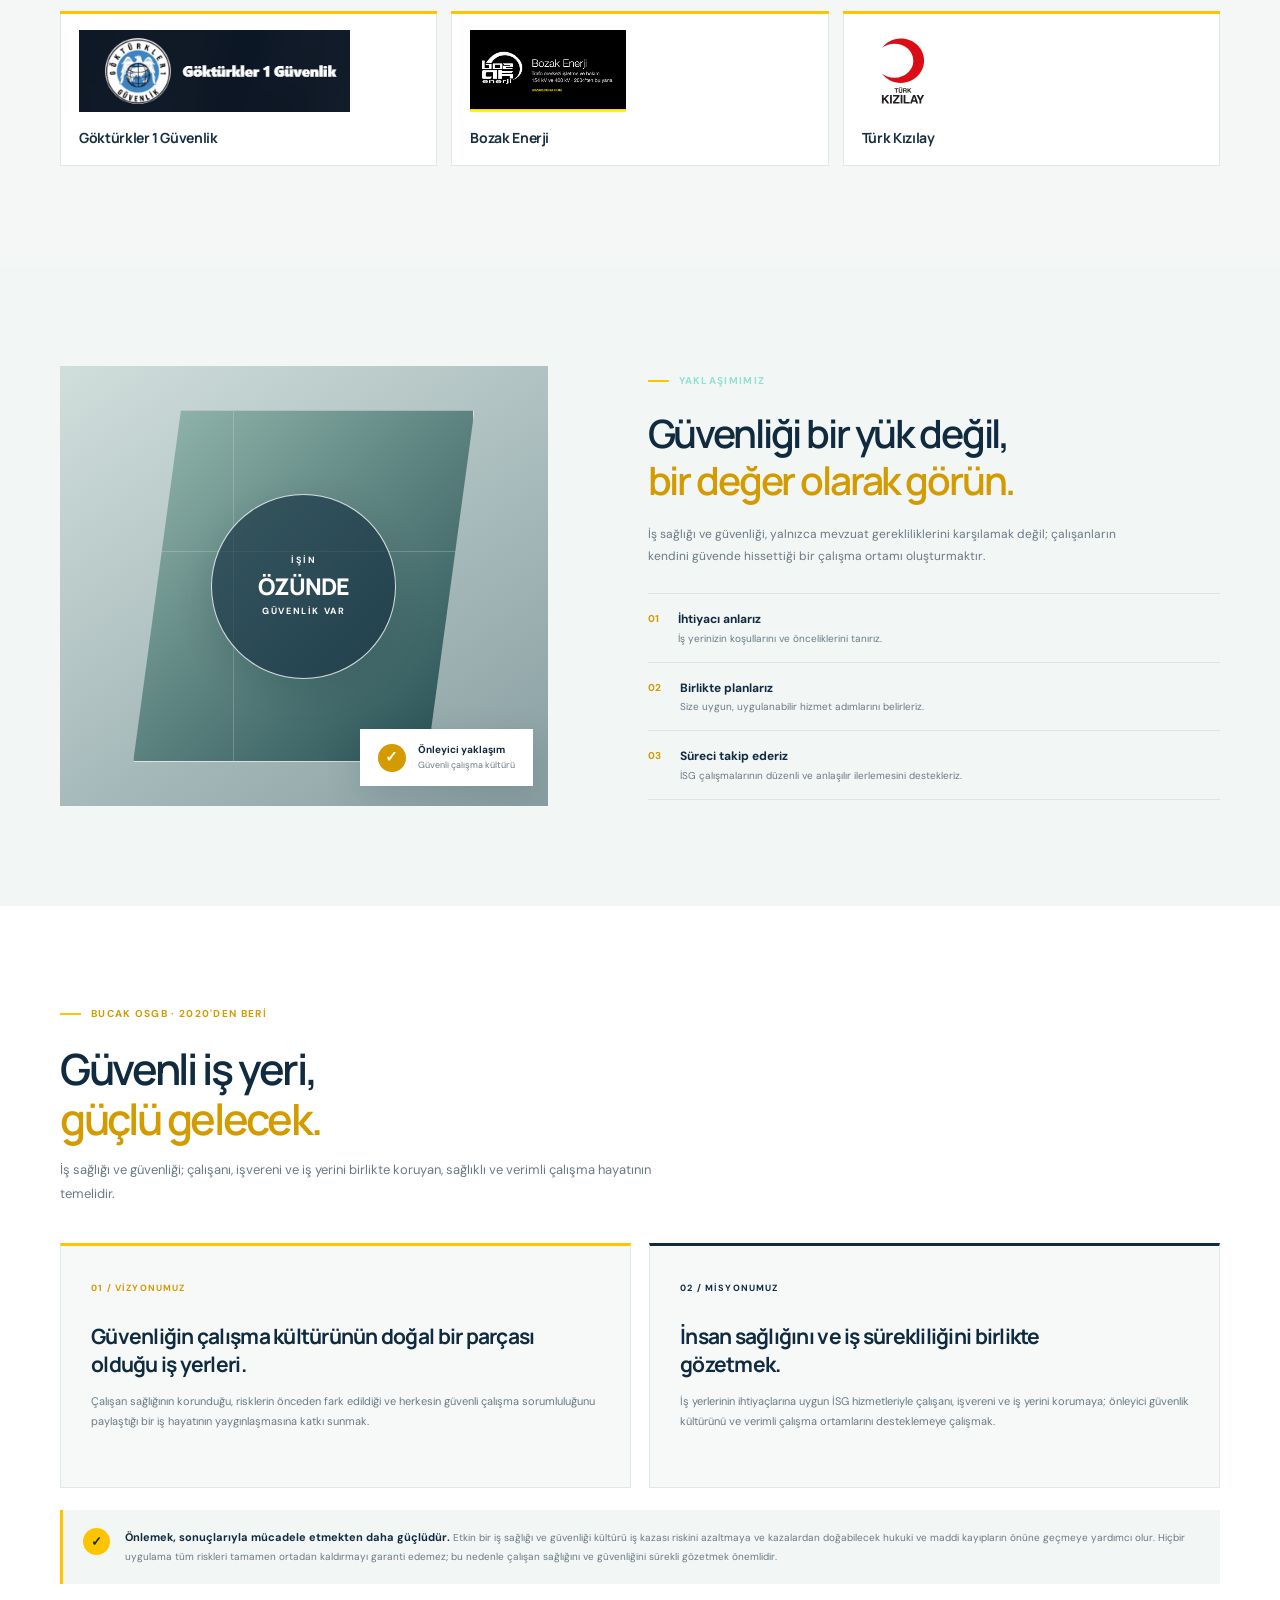
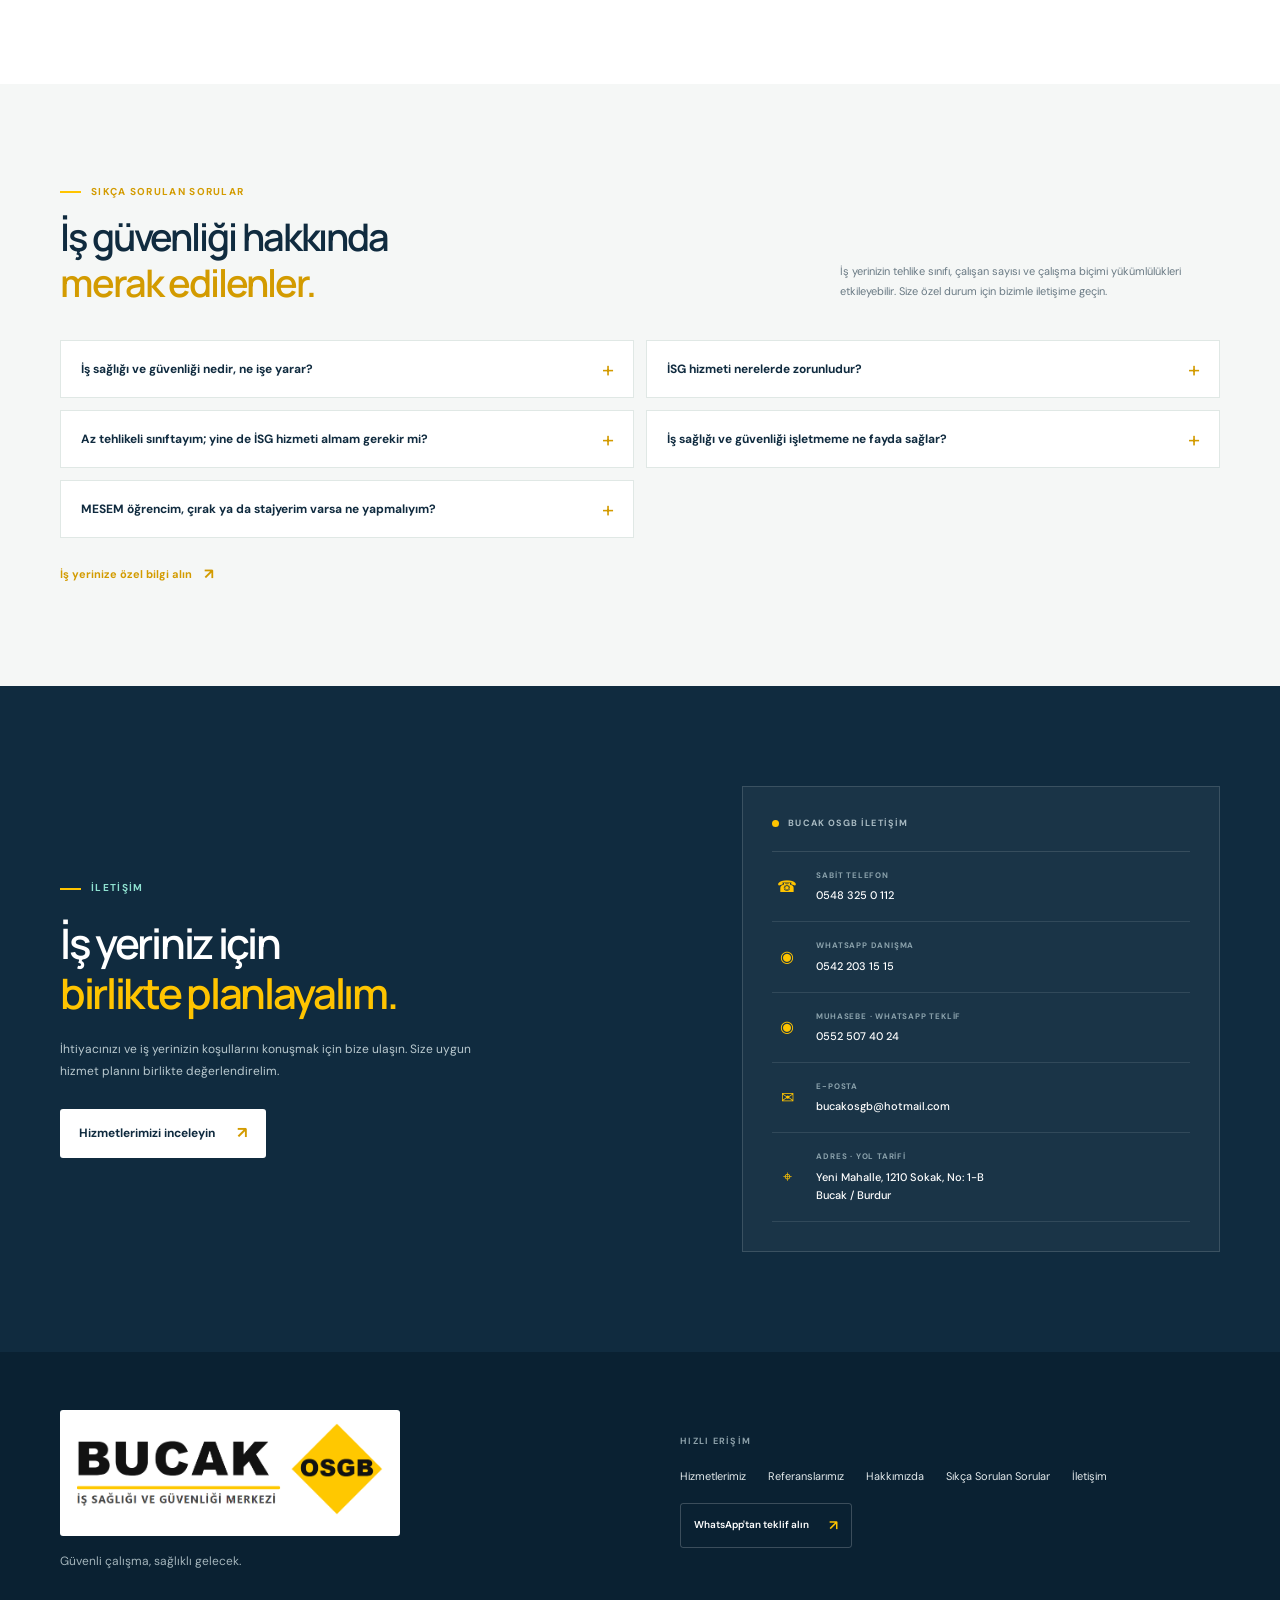
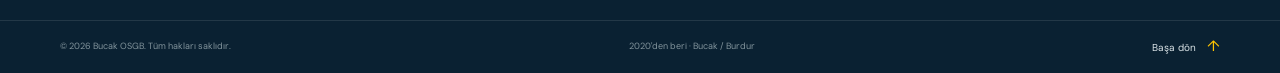
==== commit a2ee62c8: "Update contacts and add safety features" ====
--- a/index.html
+++ b/index.html
@@ -35,7 +35,7 @@
           <a href="#yaklasim">Yaklaşımımız</a>
           <a href="#ekibimiz">Ekibimiz</a>
           <a href="#hakkimizda">Hakkımızda</a>
-          <a class="nav-cta" href="https://wa.me/905422031515?text=Merhaba%2C%20OSGB%20hizmetleriniz%20i%C3%A7in%20teklif%20almak%20istiyorum." target="_blank" rel="noopener noreferrer">WhatsApp'tan teklif alın <span aria-hidden="true">↗</span></a>
+          <a class="nav-cta" href="https://wa.me/905525074024?text=Merhaba%2C%20OSGB%20hizmetleriniz%20i%C3%A7in%20teklif%20almak%20istiyorum." target="_blank" rel="noopener noreferrer">WhatsApp'tan teklif alın <span aria-hidden="true">↗</span></a>
         </nav>
       </div>
     </header>
@@ -59,18 +59,40 @@
             </div>
           </div>
 
-          <div class="hero-visual" aria-label="İş güvenliği ekipmanları illüstrasyonu" role="img">
+          <div class="hero-visual" aria-label="Fareyi takip eden iş güvenliği uzmanı ve örnek risk matrisi animasyonu" role="img" data-interactive-expert>
             <div class="visual-grid"></div>
             <div class="visual-label label-top"><span class="pulse"></span> ÖNCE GÜVENLİK</div>
-            <div class="helmet-art">
-              <div class="helmet-top"></div>
-              <div class="helmet-brim"></div>
-              <div class="helmet-shine"></div>
+            <div class="risk-matrix" aria-hidden="true">
+              <div class="risk-matrix-heading"><strong>RİSK MATRİSİ</strong><span>ÖRNEK</span></div>
+              <div class="risk-matrix-grid">
+                <i class="risk-high"></i><i class="risk-high"></i><i class="risk-critical"></i>
+                <i class="risk-medium"></i><i class="risk-high"></i><i class="risk-critical"></i>
+                <i class="risk-low"></i><i class="risk-medium"></i><i class="risk-high"></i>
+              </div>
+              <div class="risk-matrix-legend"><span>DÜŞÜK</span><span>ORTA</span><span>YÜKSEK</span></div>
+            </div>
+            <div class="expert-avatar" aria-hidden="true">
+              <div class="expert-head">
+                <div class="expert-hardhat"></div>
+                <div class="expert-face">
+                  <i class="expert-eye expert-eye-left"><b></b></i>
+                  <i class="expert-eye expert-eye-right"><b></b></i>
+                  <span class="expert-nose"></span>
+                  <span class="expert-smile"></span>
+                </div>
+              </div>
+              <div class="expert-neck"></div>
+              <div class="expert-body">
+                <span class="expert-sleeve expert-sleeve-left"></span>
+                <span class="expert-sleeve expert-sleeve-right"></span>
+                <div class="expert-shirt"></div>
+                <div class="expert-vest"><span></span><i></i></div>
+              </div>
             </div>
             <div class="visual-cross">+</div>
             <div class="visual-card">
               <div class="visual-card-icon">✓</div>
-              <div><small>Güvenli çalışma</small><strong>Birlikte mümkün</strong></div>
+              <div><small>İSG UZMANI YANINIZDA</small><strong>Riskleri birlikte azaltalım</strong></div>
               <span class="card-arrow">↗</span>
             </div>
             <div class="visual-caption">BUCAK OSGB <span>•</span> GÜVENLİ YARINLAR</div>
@@ -298,6 +320,41 @@
         </div>
       </section>
 
+      <section class="faq section-pad" id="sss">
+        <div class="container">
+          <div class="faq-heading">
+            <div>
+              <p class="eyebrow eyebrow-dark"><span></span> SIKÇA SORULAN SORULAR</p>
+              <h2>İş güvenliği hakkında<br><em>merak edilenler.</em></h2>
+            </div>
+            <p>İş yerinizin tehlike sınıfı, çalışan sayısı ve çalışma biçimi yükümlülükleri etkileyebilir. Size özel durum için bizimle iletişime geçin.</p>
+          </div>
+          <div class="faq-list">
+            <details class="faq-item">
+              <summary>İş sağlığı ve güvenliği nedir, ne işe yarar?</summary>
+              <div class="faq-answer"><p>İş sağlığı ve güvenliği (İSG), çalışanları ve iş yerini çalışma sırasında oluşabilecek risklerden korumaya yönelik önleyici çalışmaların bütünüdür. Risk değerlendirmesi, eğitim, sağlık gözetimi ve iş yerinin düzenli takibiyle güvenli çalışma kültürünü destekler.</p></div>
+            </details>
+            <details class="faq-item">
+              <summary>İSG hizmeti nerelerde zorunludur?</summary>
+              <div class="faq-answer"><p>6331 sayılı Kanun kapsamındaki kamu ve özel sektör iş yerlerinde iş sağlığı ve güvenliği yükümlülükleri bulunur. İş güvenliği uzmanı ve iş yeri hekimi görevlendirme gibi hizmetlerin kapsamı; tehlike sınıfına, çalışan sayısına ve iş yerinin durumuna göre belirlenir. Özel istisnalar olabileceğinden iş yerinize göre değerlendirme yapılmalıdır.</p></div>
+            </details>
+            <details class="faq-item">
+              <summary>Az tehlikeli sınıftayım; yine de İSG hizmeti almam gerekir mi?</summary>
+              <div class="faq-answer"><p>Az tehlikeli sınıfta olmak tek başına İSG yükümlülüklerinden muaf olduğunuz anlamına gelmez. 50'den az çalışanı bulunan az tehlikeli iş yerleri için iş güvenliği uzmanı ve iş yeri hekimi görevlendirme yükümlülükleri 1 Ocak 2025 itibarıyla yürürlüktedir. İş yerinizin çalışan sayısı ve koşullarına göre gereken hizmeti birlikte netleştirebiliriz.</p></div>
+            </details>
+            <details class="faq-item">
+              <summary>İş sağlığı ve güvenliği işletmeme ne fayda sağlar?</summary>
+              <div class="faq-answer"><p>Risklerin erken fark edilmesine, çalışanların bilinçlenmesine ve iş süreçlerinin daha güvenli yürütülmesine yardımcı olur. Önleyici yaklaşım iş kazası olasılığını ve kazalardan doğabilecek iş kaybı ile hukuki ve maddi riskleri azaltabilir; hiçbir hizmet tüm riskleri veya sonuçları tamamen ortadan kaldırmayı garanti etmez.</p></div>
+            </details>
+            <details class="faq-item">
+              <summary>MESEM öğrencim, çırak ya da stajyerim varsa ne yapmalıyım?</summary>
+              <div class="faq-answer"><p>Öğrencinin iş yerinde karşılaşabileceği riskleri, alacağı eğitimi, gözetimi ve gerekli koruyucu ekipmanı iş yeri ve okul arasındaki düzenlemelerle birlikte değerlendirin. Öğrencinin statüsü, iş yerinin tehlike sınıfı ve çalışan sayısı hizmet yükümlülüklerini etkileyebilir; öğrenci/çırak bulunmasını ayrıca OSGB'nizle paylaşarak iş yerinize özel değerlendirme isteyin.</p></div>
+            </details>
+          </div>
+          <a class="faq-contact-link" href="#iletisim">İş yerinize özel bilgi alın <span aria-hidden="true">↗</span></a>
+        </div>
+      </section>
+
       <section class="contact section-pad" id="iletisim">
         <div class="container contact-inner">
           <div class="contact-copy">
@@ -309,7 +366,8 @@
           <div class="contact-card">
             <div class="contact-card-head"><span class="contact-dot"></span><span>BUCAK OSGB İLETİŞİM</span></div>
             <a class="contact-detail" href="tel:+905483250112"><span aria-hidden="true">☎</span><div><small>SABİT TELEFON</small><strong>0548 325 0 112</strong></div></a>
-            <a class="contact-detail" href="https://wa.me/905422031515?text=Merhaba%2C%20OSGB%20hizmetleriniz%20i%C3%A7in%20teklif%20almak%20istiyorum." target="_blank" rel="noopener noreferrer"><span aria-hidden="true">◉</span><div><small>WHATSAPP'TAN TEKLİF</small><strong>0542 203 15 15</strong></div></a>
+            <a class="contact-detail" href="https://wa.me/905422031515?text=Merhaba%2C%20dan%C4%B1%C5%9Fmak%20istiyorum." target="_blank" rel="noopener noreferrer"><span aria-hidden="true">◉</span><div><small>WHATSAPP DANIŞMA</small><strong>0542 203 15 15</strong></div></a>
+            <a class="contact-detail" href="https://wa.me/905525074024?text=Merhaba%2C%20OSGB%20hizmetleriniz%20i%C3%A7in%20teklif%20almak%20istiyorum." target="_blank" rel="noopener noreferrer"><span aria-hidden="true">◉</span><div><small>MUHASEBE · WHATSAPP TEKLİF</small><strong>0552 507 40 24</strong></div></a>
             <a class="contact-detail" href="mailto:bucakosgb@hotmail.com"><span aria-hidden="true">✉</span><div><small>E-POSTA</small><strong>bucakosgb@hotmail.com</strong></div></a>
             <a class="contact-detail" href="https://maps.google.com/?q=Yeni+Mahalle+1210+Sokak+No%3A1-B+Bucak+Burdur" target="_blank" rel="noopener noreferrer"><span aria-hidden="true">⌖</span><div><small>ADRES · YOL TARİFİ</small><strong>Yeni Mahalle, 1210 Sokak, No: 1-B<br>Bucak / Burdur</strong></div></a>
           </div>
@@ -331,9 +389,10 @@
             <a href="#hizmetler">Hizmetlerimiz</a>
             <a href="#referanslar">Referanslarımız</a>
             <a href="#hakkimizda">Hakkımızda</a>
+            <a href="#sss">Sıkça Sorulan Sorular</a>
             <a href="#iletisim">İletişim</a>
           </nav>
-          <a class="footer-whatsapp" href="https://wa.me/905422031515?text=Merhaba%2C%20OSGB%20hizmetleriniz%20i%C3%A7in%20teklif%20almak%20istiyorum." target="_blank" rel="noopener noreferrer">WhatsApp'tan teklif alın <span aria-hidden="true">↗</span></a>
+          <a class="footer-whatsapp" href="https://wa.me/905525074024?text=Merhaba%2C%20OSGB%20hizmetleriniz%20i%C3%A7in%20teklif%20almak%20istiyorum." target="_blank" rel="noopener noreferrer">WhatsApp'tan teklif alın <span aria-hidden="true">↗</span></a>
         </div>
       </div>
       <div class="footer-legal">
--- a/styles.css
+++ b/styles.css
@@ -73,13 +73,40 @@
 .visual-grid::after { position: absolute; inset: 15px; border: 1px solid rgba(40,198,170,.2); content: ""; }
 .label-top { position: absolute; top: 30px; left: 30px; display: flex; align-items: center; gap: 9px; color: #b6d2d7; font-size: 9px; font-weight: 700; letter-spacing: .12em; }
 .pulse { width: 7px; height: 7px; border-radius: 50%; background: var(--teal); box-shadow: 0 0 0 5px rgba(40,198,170,.13); }
-.helmet-art { position: relative; z-index: 1; width: 238px; height: 205px; filter: drop-shadow(0 26px 28px rgba(0,0,0,.24)); transform: translateY(-12px); }
-.helmet-top { position: absolute; top: 24px; left: 37px; width: 164px; height: 142px; border: 3px solid #ffe391; border-bottom: 0; border-radius: 100px 100px 24px 24px; background: linear-gradient(135deg, #ffd977, #f8ad42); clip-path: polygon(0 100%, 8% 44%, 21% 15%, 50% 0, 79% 15%, 92% 44%, 100% 100%); }
-.helmet-top::before { position: absolute; top: 20px; left: 76px; width: 10px; height: 115px; border-radius: 6px; background: rgba(255,255,255,.29); content: ""; }
-.helmet-top::after { position: absolute; top: 70px; left: 4px; width: 156px; height: 9px; background: rgba(159,101,25,.2); content: ""; }
-.helmet-brim { position: absolute; z-index: 2; bottom: 17px; left: 16px; width: 207px; height: 35px; border: 3px solid #ffdc7f; border-radius: 50% 50% 25px 25px; background: linear-gradient(180deg, #ffcb62, #efa43b); transform: perspective(90px) rotateX(-15deg); }
-.helmet-shine { position: absolute; z-index: 3; top: 57px; left: 58px; width: 15px; height: 61px; border-radius: 10px; background: rgba(255,255,255,.35); transform: rotate(20deg); }
-.visual-cross { position: absolute; top: 100px; right: 72px; color: rgba(40,198,170,.55); font-size: 33px; font-weight: 300; }
+.risk-matrix { position: absolute; top: 59px; right: 27px; z-index: 2; width: 142px; padding: 11px 12px 9px; border: 1px solid rgba(255,255,255,.12); background: rgba(8,30,45,.8); box-shadow: 0 10px 24px rgba(0,0,0,.12); }
+.risk-matrix-heading { display: flex; align-items: center; justify-content: space-between; margin-bottom: 9px; color: #d3e1e4; font-size: 7px; letter-spacing: .1em; }
+.risk-matrix-heading span { color: #849ba5; font-size: 6px; }
+.risk-matrix-grid { display: grid; grid-template-columns: repeat(3, 1fr); gap: 4px; }
+.risk-matrix-grid i { height: 16px; border-radius: 2px; background: #35bb91; }
+.risk-matrix-grid .risk-low { background: #35bb91; }
+.risk-matrix-grid .risk-medium { background: #e8be4c; }
+.risk-matrix-grid .risk-high { background: #ed8a43; }
+.risk-matrix-grid .risk-critical { background: #e65d50; }
+.risk-matrix-legend { display: flex; justify-content: space-between; margin-top: 7px; color: #a9bbc1; font-size: 5px; letter-spacing: .04em; }
+.expert-avatar { position: absolute; bottom: 45px; left: 43%; z-index: 1; width: 180px; height: 285px; filter: drop-shadow(0 20px 20px rgba(0,0,0,.18)); transform: translateX(calc(-50% + var(--look-x, 0px))); transition: transform .18s ease-out; }
+.expert-head { position: absolute; top: 0; left: 5px; width: 170px; height: 132px; transform: rotate(var(--head-tilt, 0deg)); transform-origin: 50% 80%; transition: transform .18s ease-out; }
+.expert-hardhat { position: absolute; top: 0; left: 25px; z-index: 2; width: 120px; height: 48px; }
+.expert-hardhat::before { position: absolute; top: 0; left: 9px; width: 102px; height: 39px; border-radius: 58px 58px 8px 8px; background: linear-gradient(135deg, #ffda74, #f4a83e); clip-path: polygon(0 100%, 7% 45%, 22% 14%, 50% 0, 78% 14%, 93% 45%, 100% 100%); content: ""; }
+.expert-hardhat::after { position: absolute; bottom: 3px; left: 0; width: 120px; height: 12px; border: 2px solid #ffe294; border-radius: 50%; background: #f7b348; content: ""; }
+.expert-face { position: absolute; top: 35px; left: 40px; width: 91px; height: 91px; border-radius: 38% 38% 46% 46%; background: linear-gradient(145deg, #f4c89e, #dca578); box-shadow: inset 0 -7px rgba(139,83,56,.08); }
+.expert-eye { position: absolute; top: 36px; display: block; width: 13px; height: 8px; overflow: hidden; border-radius: 50%; background: #263d43; }
+.expert-eye-left { left: 20px; }
+.expert-eye-right { right: 20px; }
+.expert-eye b { position: absolute; top: 2px; left: 5px; width: 4px; height: 4px; border-radius: 50%; background: white; transform: translate(var(--look-x, 0px), var(--look-y, 0px)); transition: transform .12s ease-out; }
+.expert-nose { position: absolute; top: 42px; left: 43px; width: 7px; height: 13px; border-right: 1px solid rgba(125,77,55,.35); border-bottom: 1px solid rgba(125,77,55,.35); border-radius: 0 0 5px; }
+.expert-smile { position: absolute; top: 64px; left: 34px; width: 25px; height: 10px; border-bottom: 2px solid #8e5147; border-radius: 50%; }
+.expert-neck { position: absolute; top: 112px; left: 74px; z-index: 0; width: 32px; height: 27px; background: #dca578; }
+.expert-body { position: absolute; top: 121px; left: 0; width: 180px; height: 155px; }
+.expert-shirt { position: absolute; inset: 0 13px 0; border-radius: 53px 53px 12px 12px; background: linear-gradient(90deg, #164054, #225b68 48%, #164054); clip-path: polygon(20% 0, 37% 9%, 50% 25%, 63% 9%, 80% 0, 100% 100%, 0 100%); }
+.expert-sleeve { position: absolute; top: 17px; z-index: 0; width: 42px; height: 112px; border-radius: 18px; background: #1b5264; }
+.expert-sleeve-left { left: 3px; transform: rotate(9deg); }
+.expert-sleeve-right { right: 3px; transform: rotate(-9deg); }
+.expert-vest { position: absolute; top: 5px; left: 31px; width: 118px; height: 145px; overflow: hidden; background: linear-gradient(90deg, #f3a332, #ffd55c 48%, #f1a338); clip-path: polygon(20% 0, 38% 12%, 50% 27%, 62% 12%, 80% 0, 100% 100%, 0 100%); }
+.expert-vest::before { position: absolute; top: 86px; left: 0; width: 100%; height: 12px; background: rgba(255,255,255,.72); content: ""; }
+.expert-vest::after { position: absolute; top: 34px; left: 56px; width: 6px; height: 112px; background: rgba(255,255,255,.63); content: ""; }
+.expert-vest span { position: absolute; top: 38px; left: 24px; width: 11px; height: 52px; border-radius: 5px; background: rgba(255,255,255,.45); transform: rotate(4deg); }
+.expert-vest i { position: absolute; top: 38px; right: 23px; width: 11px; height: 52px; border-radius: 5px; background: rgba(255,255,255,.45); transform: rotate(-4deg); }
+.visual-cross { position: absolute; bottom: 116px; left: 55px; color: rgba(40,198,170,.55); font-size: 33px; font-weight: 300; }
 .visual-card { position: absolute; right: 23px; bottom: 55px; left: 23px; z-index: 2; display: flex; align-items: center; gap: 13px; padding: 14px 15px; border: 1px solid rgba(255,255,255,.11); background: rgba(8,30,45,.85); backdrop-filter: blur(7px); }
 .visual-card-icon { width: 30px; height: 30px; display: grid; place-items: center; border-radius: 50%; color: var(--navy); background: var(--teal); font-size: 15px; font-weight: 700; }
 .visual-card div:nth-child(2) { display: grid; }
@@ -183,6 +210,23 @@
 .about-outcome p { margin: 0; color: var(--muted); font-size: 10px; line-height: 1.8; }
 .about-outcome strong { color: var(--navy); font-size: 11px; }
 
+.faq { background: #f5f7f6; }
+.faq-heading { display: flex; align-items: flex-end; justify-content: space-between; gap: 45px; margin-bottom: 34px; }
+.faq-heading .eyebrow { margin-bottom: 14px; }
+.faq-heading h2 { margin: 0; color: var(--navy); font-size: 38px; font-weight: 600; line-height: 1.2; }
+.faq-heading h2 em { color: var(--teal-dark); font-style: normal; }
+.faq-heading > p { max-width: 380px; margin: 0 0 4px; color: var(--muted); font-size: 11px; line-height: 1.8; }
+.faq-list { display: grid; grid-template-columns: repeat(2, minmax(0, 1fr)); gap: 12px; }
+.faq-item { align-self: start; border: 1px solid #e0e8e5; background: white; }
+.faq-item summary { position: relative; padding: 19px 48px 19px 20px; color: var(--navy); cursor: pointer; font-size: 12px; font-weight: 700; line-height: 1.5; list-style: none; }
+.faq-item summary::-webkit-details-marker { display: none; }
+.faq-item summary::after { position: absolute; top: 50%; right: 19px; color: var(--teal-dark); content: "+"; font-size: 22px; font-weight: 400; transform: translateY(-50%); }
+.faq-item[open] summary::after { content: "−"; }
+.faq-answer { padding: 0 20px 20px; }
+.faq-answer p { margin: 0; color: var(--muted); font-size: 11px; line-height: 1.8; }
+.faq-contact-link { display: inline-flex; align-items: center; gap: 12px; margin-top: 24px; color: var(--teal-dark); font-size: 11px; font-weight: 700; }
+.faq-contact-link span { font-size: 15px; }
+
 .contact { color: white; background: var(--navy); }
 .contact-inner { display: grid; grid-template-columns: 1fr .82fr; align-items: center; gap: 100px; }
 .contact h2 { font-size: 42px; }
@@ -222,6 +266,8 @@
   .brand-logo { width: 218px; }
   .hero-grid { gap: 35px; }
   .hero-visual { min-height: 365px; }
+  .expert-avatar { left: 41%; transform: translateX(calc(-50% + var(--look-x, 0px))) scale(.92); transform-origin: center bottom; }
+  .risk-matrix { right: 18px; }
   .approach-grid { gap: 55px; }
   .contact-inner { gap: 55px; }
   .team .container { grid-template-columns: 1fr; gap: 28px; }
@@ -248,9 +294,12 @@
   .hero-description { font-size: 13px; }
   .hero-note { margin-top: 29px; }
   .hero-visual { min-height: 340px; }
-  .helmet-art { transform: translateY(-5px) scale(.9); }
+  .expert-avatar { bottom: 38px; left: 39%; transform: translateX(calc(-50% + var(--look-x, 0px))) scale(.84); transform-origin: center bottom; }
+  .risk-matrix { top: 59px; right: 14px; width: 126px; padding: 9px 10px 8px; }
+  .risk-matrix-grid i { height: 14px; }
+  .label-top { top: 24px; left: 19px; }
+  .visual-cross { display: none; }
   .visual-card { right: 17px; bottom: 48px; left: 17px; }
-  .visual-cross { right: 35px; }
   .hero-bottom-inner { font-size: 8px; }
   .section-pad { padding: 72px 0; }
   .team .container { gap: 24px; }
@@ -280,6 +329,12 @@
   .about-heading { margin-bottom: 27px; }
   .about-heading h2 { font-size: 35px; }
   .about-heading > p:last-child { font-size: 12px; }
+  .faq-heading { display: block; margin-bottom: 25px; }
+  .faq-heading h2 { font-size: 32px; }
+  .faq-heading > p { margin-top: 13px; font-size: 12px; }
+  .faq-list { grid-template-columns: 1fr; gap: 9px; }
+  .faq-item summary { padding: 17px 42px 17px 16px; font-size: 12px; }
+  .faq-answer { padding: 0 16px 17px; }
   .vision-mission-grid { grid-template-columns: 1fr; gap: 12px; }
   .vision-card { min-height: auto; padding: 22px; }
   .vision-card h3 { margin-top: 17px; font-size: 19px; }
@@ -296,6 +351,12 @@
   .topbar-inner > span { max-width: 53%; }
   .hero-actions { align-items: flex-start; flex-direction: column; gap: 18px; }
   .hero-visual { min-height: 305px; }
+  .expert-avatar { bottom: 34px; left: 38%; transform: translateX(calc(-50% + var(--look-x, 0px))) scale(.72); }
+  .risk-matrix { top: 53px; right: 10px; width: 109px; padding: 8px; }
+  .risk-matrix-grid { gap: 3px; }
+  .risk-matrix-grid i { height: 12px; }
+  .visual-card { right: 12px; bottom: 43px; left: 12px; padding: 12px; }
+  .visual-caption { bottom: 14px; left: 18px; }
   .service-grid { grid-template-columns: 1fr; }
   .references-list { grid-template-columns: 1fr; }
   .references-list li { min-height: 100px; }
